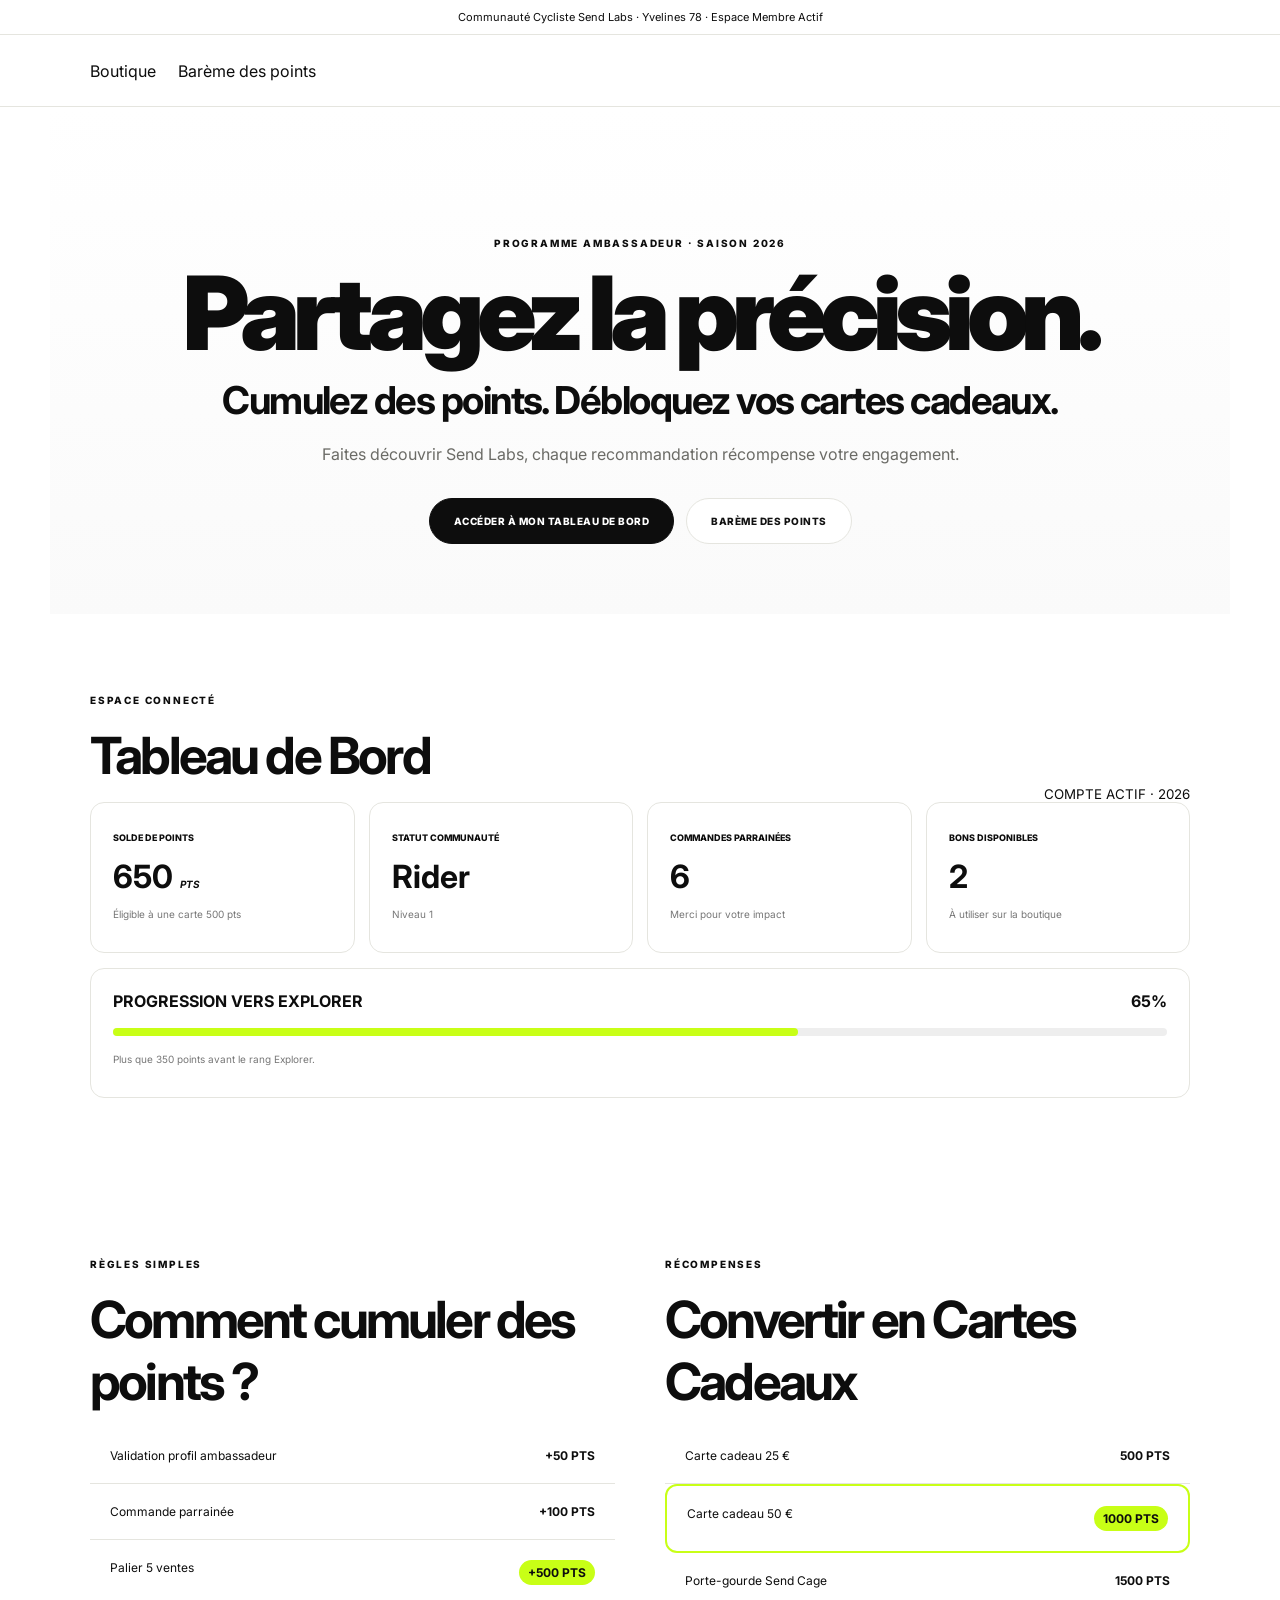
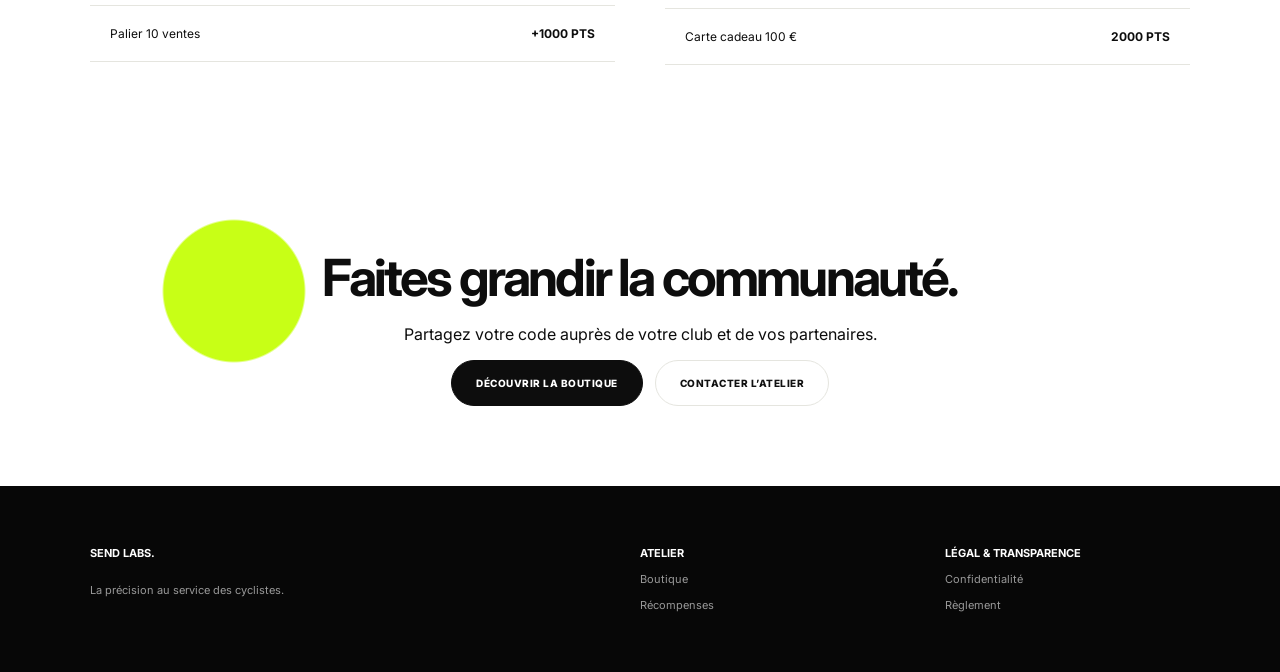
==== ambassadeur.html @ 0af1d6db "Add files via upload" ====
<!doctype html><html lang="fr"><head><meta charset="utf-8"><meta name="viewport" content="width=device-width,initial-scale=1"><title>Programme ambassadeur — Send Labs</title><link rel="stylesheet" href="styles.css"></head><body><div class="promo">Communauté Cycliste Send Labs · Yvelines 78 · Espace Membre Actif</div><header><a class="menu" href="index.html">←</a><a class="brand" href="index.html">⌃</a><nav><a href="index.html">Boutique</a><a href="#bareme">Barème des points</a></nav><div></div></header><main><section class="ambhero"><div class="eyebrow">PROGRAMME AMBASSADEUR · SAISON 2026</div><h1>Partagez la précision.</h1><h2>Cumulez des points. Débloquez vos cartes cadeaux.</h2><p>Faites découvrir Send Labs, chaque recommandation récompense votre engagement.</p><div class="actions"><a class="primary" href="#dashboard">ACCÉDER À MON TABLEAU DE BORD</a><a class="secondary" href="#bareme">BARÈME DES POINTS</a></div></section><section class="dashboard" id="dashboard"><div class="dashhead"><div><div class="eyebrow">ESPACE CONNECTÉ</div><h2>Tableau de Bord</h2></div><small>COMPTE ACTIF · 2026</small></div><div class="stats"><article><small>SOLDE DE POINTS</small><b>650 <i>PTS</i></b><p>Éligible à une carte 500 pts</p></article><article><small>STATUT COMMUNAUTÉ</small><b>Rider</b><p>Niveau 1</p></article><article><small>COMMANDES PARRAINÉES</small><b>6</b><p>Merci pour votre impact</p></article><article><small>BONS DISPONIBLES</small><b>2</b><p>À utiliser sur la boutique</p></article></div><div class="progress"><b>PROGRESSION VERS EXPLORER</b><strong>65%</strong><div><span></span></div><p>Plus que 350 points avant le rang Explorer.</p></div></section><section class="rules" id="bareme"><div><div class="eyebrow">RÈGLES SIMPLES</div><h2>Comment cumuler des points ?</h2><ul><li><span>Validation profil ambassadeur</span><b>+50 PTS</b></li><li><span>Commande parrainée</span><b>+100 PTS</b></li><li><span>Palier 5 ventes</span><b class="green">+500 PTS</b></li><li><span>Palier 10 ventes</span><b>+1000 PTS</b></li></ul></div><div><div class="eyebrow">RÉCOMPENSES</div><h2>Convertir en Cartes Cadeaux</h2><ul><li><span>Carte cadeau 25 €</span><b>500 PTS</b></li><li class="outline"><span>Carte cadeau 50 €</span><b class="green">1000 PTS</b></li><li><span>Porte-gourde Send Cage</span><b>1500 PTS</b></li><li><span>Carte cadeau 100 €</span><b>2000 PTS</b></li></ul></div></section><section class="community"><h2>Faites grandir la communauté.</h2><p>Partagez votre code auprès de votre club et de vos partenaires.</p><div class="actions"><a class="primary" href="index.html">DÉCOUVRIR LA BOUTIQUE</a><a class="secondary" href="mailto:contact@send-labs.eu.org">CONTACTER L’ATELIER</a></div></section></main><footer><div><b>SEND LABS.</b><p>La précision au service des cyclistes.</p></div><div><b>ATELIER</b><a href="index.html">Boutique</a><a href="#bareme">Récompenses</a></div><div><b>LÉGAL & TRANSPARENCE</b><a href="#">Confidentialité</a><a href="#">Règlement</a></div></footer></body></html>
---- styles.css ----
@import url('https://fonts.googleapis.com/css2?family=Inter:wght@400;600;700;800;900&display=swap');
:root{--lime:#c8ff16;--ink:#0d0d0d;--soft:#f6f6f3;--line:#e5e5df}*{box-sizing:border-box}html{scroll-behavior:smooth}body{margin:0;color:var(--ink);font-family:Inter,Arial,sans-serif;background:#fff}.promo{text-align:center;font-size:11px;padding:10px;border-bottom:1px solid var(--line)}header{height:72px;display:grid;grid-template-columns:1fr auto 1fr;align-items:center;padding:0 5%;border-bottom:1px solid var(--line);position:sticky;top:0;background:#fffffff2;backdrop-filter:blur(12px);z-index:10}.menu{border:0;background:none;font-size:21px;text-decoration:none;color:#111}header nav{display:none;gap:22px}header nav a,footer a{color:inherit;text-decoration:none}.brand{font-size:32px;font-weight:900;color:var(--lime);text-decoration:none;transform:scaleX(1.8)}.icons{text-align:right;font-size:12px}.hero,.gifts,.cta,.ambhero{max-width:1180px;margin:auto;text-align:center;padding:105px 24px 70px}.eyebrow{font-size:10px;letter-spacing:.18em;font-weight:800;margin-bottom:18px}.hero h1,.ambhero h1{font-size:clamp(58px,8vw,110px);line-height:.9;margin:0;font-weight:900;letter-spacing:-.07em}.hero h2,.ambhero h2{font-size:clamp(25px,3vw,44px);margin:18px 0;font-weight:700;letter-spacing:-.04em}.hero>p,.ambhero>p,.gifts>p,.cta>p{max-width:700px;margin:0 auto 30px;color:#6b6b66;line-height:1.65}.buy{display:flex;justify-content:center;align-items:center;gap:20px;margin:24px}.buy strong{font-size:22px}.buy small{font-size:9px;letter-spacing:.1em}.actions{display:flex;gap:12px;justify-content:center;flex-wrap:wrap}.primary,.secondary,.cards button{display:inline-block;border-radius:999px;padding:16px 24px;font-size:10px;font-weight:800;letter-spacing:.05em;text-decoration:none;cursor:pointer}.primary{background:#0d0d0d;color:white;border:1px solid #0d0d0d}.secondary{background:white;color:#111;border:1px solid var(--line)}.heroimg{display:block;width:min(760px,100%);height:420px;object-fit:cover;margin:60px auto 0;border-radius:20px;filter:saturate(.85)}.features{display:grid;grid-template-columns:repeat(4,1fr);max-width:1180px;margin:auto;padding:55px 30px;border-top:1px solid var(--line);gap:30px}.features article{display:flex;flex-direction:column}.features b{font-size:17px}.features span{font-size:11px;font-weight:700;margin:7px 0}.features p{font-size:10px;color:#888}.gifts{background:var(--soft);max-width:none}.gifts h2,.workshop h2,.cta h2,.dashboard h2,.rules h2,.community h2{font-size:clamp(34px,4vw,58px);letter-spacing:-.055em;margin:5px 0 16px}.cards{max-width:1000px;margin:45px auto;display:grid;grid-template-columns:repeat(3,1fr);gap:18px}.cards article{background:#fff;border:1px solid var(--line);border-radius:17px;padding:28px;text-align:left;min-height:250px;display:flex;flex-direction:column}.cards article.selected{box-shadow:0 0 0 2px var(--lime)}.cards small{font-size:9px;font-weight:800}.cards b{font-size:40px;margin:24px 0}.cards p{font-size:12px;color:#777;line-height:1.5;flex:1}.cards button{background:white;border:1px solid #111}.selected button{background:#111;color:#fff}.giftbenefits{display:grid;grid-template-columns:repeat(3,1fr);max-width:900px;margin:auto;font-size:11px;font-weight:700}.workshop{display:grid;grid-template-columns:1fr 1fr;align-items:center;gap:70px;max-width:1100px;margin:auto;padding:110px 30px}.workshop .lead{border-left:3px solid var(--lime);padding-left:20px;font-weight:700;font-size:18px;line-height:1.5}.workshop p{color:#666;line-height:1.7}.workshop img{width:100%;height:470px;object-fit:cover;border-radius:20px}.cta{border-top:1px solid var(--line)}footer{background:#070707;color:#fff;padding:60px 7%;display:grid;grid-template-columns:2fr 1fr 1fr;gap:60px;font-size:11px}footer div{display:flex;flex-direction:column;gap:12px}footer p,footer a{color:#999}footer em{font-style:normal;color:var(--lime);font-weight:bold}.toast{position:fixed;right:24px;bottom:24px;background:#111;color:#fff;padding:14px 20px;border-radius:12px;transform:translateY(100px);transition:.25s;z-index:20}.toast.show{transform:none}.ambhero{padding-top:130px;background:linear-gradient(#fff,#fafafa)}.dashboard,.rules,.community{max-width:1160px;margin:auto;padding:80px 30px}.dashhead{display:flex;justify-content:space-between;align-items:flex-end}.stats{display:grid;grid-template-columns:repeat(4,1fr);gap:14px}.stats article,.progress{border:1px solid var(--line);border-radius:14px;padding:22px}.stats small{font-size:9px;font-weight:800}.stats b{display:block;font-size:32px;margin:12px 0}.stats i{font-size:10px}.stats p,.progress p{font-size:10px;color:#777}.progress{margin-top:15px}.progress strong{float:right}.progress>div{height:8px;background:#eee;border-radius:9px;margin:17px 0}.progress span{display:block;width:65%;height:100%;background:var(--lime);border-radius:9px}.rules{display:grid;grid-template-columns:1fr 1fr;gap:50px}.rules ul{list-style:none;padding:0}.rules li{display:flex;justify-content:space-between;padding:20px;border-bottom:1px solid var(--line);font-size:12px}.rules .outline{border:2px solid var(--lime);border-radius:12px}.green{background:var(--lime);padding:5px 9px;border-radius:20px}.community{text-align:center;background:radial-gradient(circle at 15% 40%,var(--lime) 0 70px,transparent 72px)}
@media(min-width:900px){header nav{display:flex;position:absolute;left:90px}.menu{display:none}}@media(max-width:760px){.features,.cards,.giftbenefits,.stats,.rules,.workshop,footer{grid-template-columns:1fr}.features{grid-template-columns:1fr 1fr}.hero,.gifts,.cta,.ambhero{padding-top:70px}.heroimg{height:300px}.workshop{padding:70px 24px}.workshop img{height:350px}.stats{grid-template-columns:1fr 1fr}footer{gap:35px}.community{background:none}}
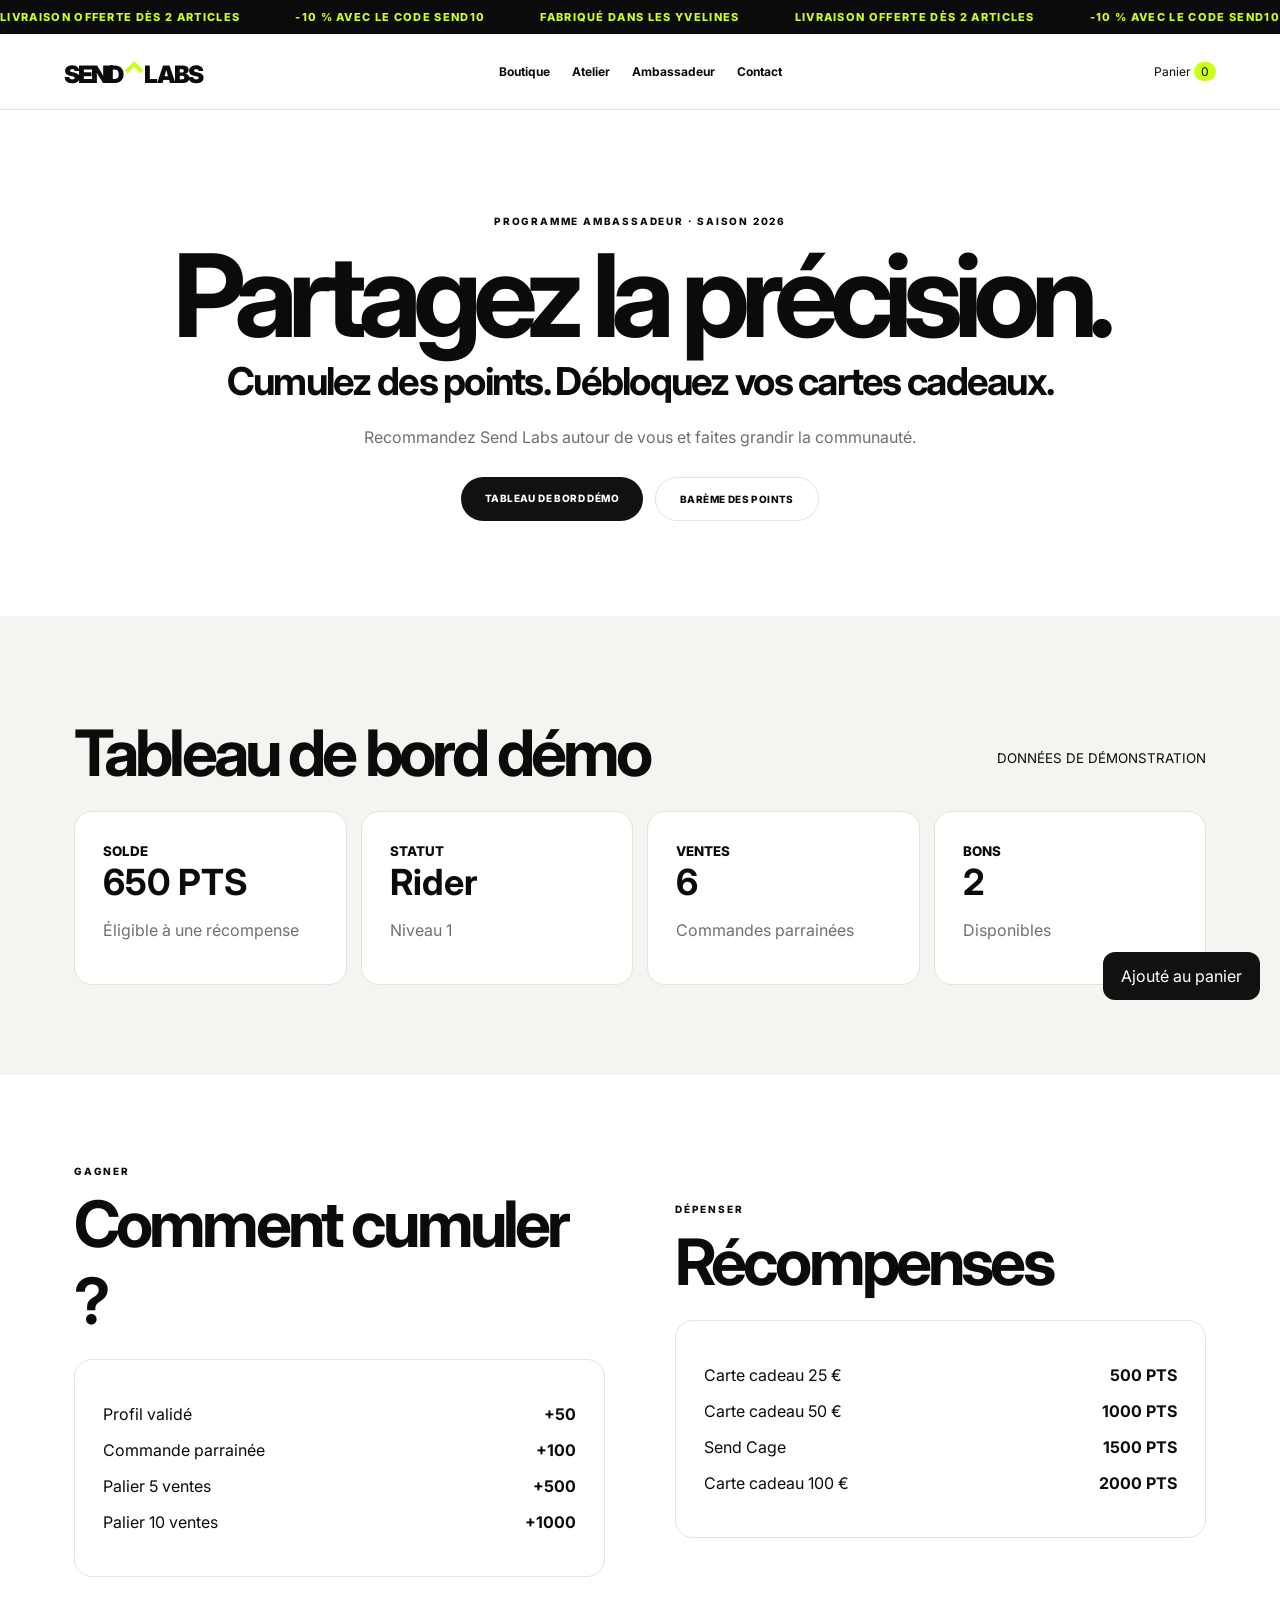
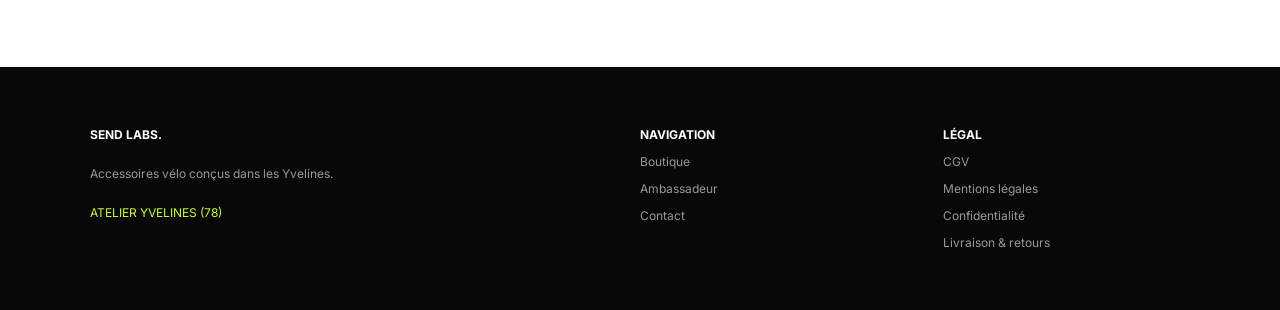
==== commit abf398d4: "Add files via upload" ====
--- a/ambassadeur.html
+++ b/ambassadeur.html
@@ -1 +1 @@
-<!doctype html><html lang="fr"><head><meta charset="utf-8"><meta name="viewport" content="width=device-width,initial-scale=1"><title>Programme ambassadeur — Send Labs</title><link rel="stylesheet" href="styles.css"></head><body><div class="promo">Communauté Cycliste Send Labs · Yvelines 78 · Espace Membre Actif</div><header><a class="menu" href="index.html">←</a><a class="brand" href="index.html">⌃</a><nav><a href="index.html">Boutique</a><a href="#bareme">Barème des points</a></nav><div></div></header><main><section class="ambhero"><div class="eyebrow">PROGRAMME AMBASSADEUR · SAISON 2026</div><h1>Partagez la précision.</h1><h2>Cumulez des points. Débloquez vos cartes cadeaux.</h2><p>Faites découvrir Send Labs, chaque recommandation récompense votre engagement.</p><div class="actions"><a class="primary" href="#dashboard">ACCÉDER À MON TABLEAU DE BORD</a><a class="secondary" href="#bareme">BARÈME DES POINTS</a></div></section><section class="dashboard" id="dashboard"><div class="dashhead"><div><div class="eyebrow">ESPACE CONNECTÉ</div><h2>Tableau de Bord</h2></div><small>COMPTE ACTIF · 2026</small></div><div class="stats"><article><small>SOLDE DE POINTS</small><b>650 <i>PTS</i></b><p>Éligible à une carte 500 pts</p></article><article><small>STATUT COMMUNAUTÉ</small><b>Rider</b><p>Niveau 1</p></article><article><small>COMMANDES PARRAINÉES</small><b>6</b><p>Merci pour votre impact</p></article><article><small>BONS DISPONIBLES</small><b>2</b><p>À utiliser sur la boutique</p></article></div><div class="progress"><b>PROGRESSION VERS EXPLORER</b><strong>65%</strong><div><span></span></div><p>Plus que 350 points avant le rang Explorer.</p></div></section><section class="rules" id="bareme"><div><div class="eyebrow">RÈGLES SIMPLES</div><h2>Comment cumuler des points ?</h2><ul><li><span>Validation profil ambassadeur</span><b>+50 PTS</b></li><li><span>Commande parrainée</span><b>+100 PTS</b></li><li><span>Palier 5 ventes</span><b class="green">+500 PTS</b></li><li><span>Palier 10 ventes</span><b>+1000 PTS</b></li></ul></div><div><div class="eyebrow">RÉCOMPENSES</div><h2>Convertir en Cartes Cadeaux</h2><ul><li><span>Carte cadeau 25 €</span><b>500 PTS</b></li><li class="outline"><span>Carte cadeau 50 €</span><b class="green">1000 PTS</b></li><li><span>Porte-gourde Send Cage</span><b>1500 PTS</b></li><li><span>Carte cadeau 100 €</span><b>2000 PTS</b></li></ul></div></section><section class="community"><h2>Faites grandir la communauté.</h2><p>Partagez votre code auprès de votre club et de vos partenaires.</p><div class="actions"><a class="primary" href="index.html">DÉCOUVRIR LA BOUTIQUE</a><a class="secondary" href="mailto:contact@send-labs.eu.org">CONTACTER L’ATELIER</a></div></section></main><footer><div><b>SEND LABS.</b><p>La précision au service des cyclistes.</p></div><div><b>ATELIER</b><a href="index.html">Boutique</a><a href="#bareme">Récompenses</a></div><div><b>LÉGAL & TRANSPARENCE</b><a href="#">Confidentialité</a><a href="#">Règlement</a></div></footer></body></html>+<!doctype html><html lang="fr"><head><meta charset="utf-8"><meta name="viewport" content="width=device-width,initial-scale=1"><title>Ambassadeur — Send Labs</title><meta name="description" content="Send Labs, accessoires vélo de précision."><link rel="stylesheet" href="/styles.css"></head><body><div class="ticker"><div class="ticker-track"><span>LIVRAISON OFFERTE DÈS 2 ARTICLES</span><span>-10 % AVEC LE CODE SEND10</span><span>FABRIQUÉ DANS LES YVELINES</span><span>LIVRAISON OFFERTE DÈS 2 ARTICLES</span><span>-10 % AVEC LE CODE SEND10</span><span>FABRIQUÉ DANS LES YVELINES</span></div></div><header><a class="logo" href="/index.html">SEND<i>⌃</i>LABS</a><nav class="nav"><a href="/boutique.html">Boutique</a><a href="/index.html#atelier">Atelier</a><a href="/ambassadeur.html">Ambassadeur</a><a href="/contact.html">Contact</a></nav><div class="tools"><a href="/cart.html">Panier <span class="badge cart-count">0</span></a></div></header><main><section class="hero"><div class="eyebrow">PROGRAMME AMBASSADEUR · SAISON 2026</div><h1>Partagez la précision.</h1><h2>Cumulez des points. Débloquez vos cartes cadeaux.</h2><p>Recommandez Send Labs autour de vous et faites grandir la communauté.</p><div class="actions"><a class="button dark" href="#dashboard">TABLEAU DE BORD DÉMO</a><a class="button light" href="#bareme">BARÈME DES POINTS</a></div></section><section class="section grey" id="dashboard"><div class="wrap"><div class="row"><h2>Tableau de bord démo</h2><small>DONNÉES DE DÉMONSTRATION</small></div><div class="cards"><div class="panel stat"><small>SOLDE</small><b>650 PTS</b><p class="muted">Éligible à une récompense</p></div><div class="panel stat"><small>STATUT</small><b>Rider</b><p class="muted">Niveau 1</p></div><div class="panel stat"><small>VENTES</small><b>6</b><p class="muted">Commandes parrainées</p></div><div class="panel stat"><small>BONS</small><b>2</b><p class="muted">Disponibles</p></div></div></div></section><section class="section" id="bareme"><div class="wrap split"><div><div class="eyebrow">GAGNER</div><h2>Comment cumuler ?</h2><div class="panel"><p class="row"><span>Profil validé</span><b>+50</b></p><p class="row"><span>Commande parrainée</span><b>+100</b></p><p class="row"><span>Palier 5 ventes</span><b>+500</b></p><p class="row"><span>Palier 10 ventes</span><b>+1000</b></p></div></div><div><div class="eyebrow">DÉPENSER</div><h2>Récompenses</h2><div class="panel"><p class="row"><span>Carte cadeau 25 €</span><b>500 PTS</b></p><p class="row"><span>Carte cadeau 50 €</span><b>1000 PTS</b></p><p class="row"><span>Send Cage</span><b>1500 PTS</b></p><p class="row"><span>Carte cadeau 100 €</span><b>2000 PTS</b></p></div></div></div></section></main><footer><div><b>SEND LABS.</b><p>Accessoires vélo conçus dans les Yvelines.</p><em>ATELIER YVELINES (78)</em></div><div><b>NAVIGATION</b><a href="/boutique.html">Boutique</a><a href="/ambassadeur.html">Ambassadeur</a><a href="/contact.html">Contact</a></div><div><b>LÉGAL</b><a href="/cgv.html">CGV</a><a href="/mentions-legales.html">Mentions légales</a><a href="/confidentialite.html">Confidentialité</a><a href="/livraison-retours.html">Livraison & retours</a></div></footer><div class="toast" id="toast">Ajouté au panier</div><script src="/app.js"></script></body></html>
--- a/styles.css
+++ b/styles.css
@@ -1,3 +1,4 @@
+
 @import url('https://fonts.googleapis.com/css2?family=Inter:wght@400;600;700;800;900&display=swap');
-:root{--lime:#c8ff16;--ink:#0d0d0d;--soft:#f6f6f3;--line:#e5e5df}*{box-sizing:border-box}html{scroll-behavior:smooth}body{margin:0;color:var(--ink);font-family:Inter,Arial,sans-serif;background:#fff}.promo{text-align:center;font-size:11px;padding:10px;border-bottom:1px solid var(--line)}header{height:72px;display:grid;grid-template-columns:1fr auto 1fr;align-items:center;padding:0 5%;border-bottom:1px solid var(--line);position:sticky;top:0;background:#fffffff2;backdrop-filter:blur(12px);z-index:10}.menu{border:0;background:none;font-size:21px;text-decoration:none;color:#111}header nav{display:none;gap:22px}header nav a,footer a{color:inherit;text-decoration:none}.brand{font-size:32px;font-weight:900;color:var(--lime);text-decoration:none;transform:scaleX(1.8)}.icons{text-align:right;font-size:12px}.hero,.gifts,.cta,.ambhero{max-width:1180px;margin:auto;text-align:center;padding:105px 24px 70px}.eyebrow{font-size:10px;letter-spacing:.18em;font-weight:800;margin-bottom:18px}.hero h1,.ambhero h1{font-size:clamp(58px,8vw,110px);line-height:.9;margin:0;font-weight:900;letter-spacing:-.07em}.hero h2,.ambhero h2{font-size:clamp(25px,3vw,44px);margin:18px 0;font-weight:700;letter-spacing:-.04em}.hero>p,.ambhero>p,.gifts>p,.cta>p{max-width:700px;margin:0 auto 30px;color:#6b6b66;line-height:1.65}.buy{display:flex;justify-content:center;align-items:center;gap:20px;margin:24px}.buy strong{font-size:22px}.buy small{font-size:9px;letter-spacing:.1em}.actions{display:flex;gap:12px;justify-content:center;flex-wrap:wrap}.primary,.secondary,.cards button{display:inline-block;border-radius:999px;padding:16px 24px;font-size:10px;font-weight:800;letter-spacing:.05em;text-decoration:none;cursor:pointer}.primary{background:#0d0d0d;color:white;border:1px solid #0d0d0d}.secondary{background:white;color:#111;border:1px solid var(--line)}.heroimg{display:block;width:min(760px,100%);height:420px;object-fit:cover;margin:60px auto 0;border-radius:20px;filter:saturate(.85)}.features{display:grid;grid-template-columns:repeat(4,1fr);max-width:1180px;margin:auto;padding:55px 30px;border-top:1px solid var(--line);gap:30px}.features article{display:flex;flex-direction:column}.features b{font-size:17px}.features span{font-size:11px;font-weight:700;margin:7px 0}.features p{font-size:10px;color:#888}.gifts{background:var(--soft);max-width:none}.gifts h2,.workshop h2,.cta h2,.dashboard h2,.rules h2,.community h2{font-size:clamp(34px,4vw,58px);letter-spacing:-.055em;margin:5px 0 16px}.cards{max-width:1000px;margin:45px auto;display:grid;grid-template-columns:repeat(3,1fr);gap:18px}.cards article{background:#fff;border:1px solid var(--line);border-radius:17px;padding:28px;text-align:left;min-height:250px;display:flex;flex-direction:column}.cards article.selected{box-shadow:0 0 0 2px var(--lime)}.cards small{font-size:9px;font-weight:800}.cards b{font-size:40px;margin:24px 0}.cards p{font-size:12px;color:#777;line-height:1.5;flex:1}.cards button{background:white;border:1px solid #111}.selected button{background:#111;color:#fff}.giftbenefits{display:grid;grid-template-columns:repeat(3,1fr);max-width:900px;margin:auto;font-size:11px;font-weight:700}.workshop{display:grid;grid-template-columns:1fr 1fr;align-items:center;gap:70px;max-width:1100px;margin:auto;padding:110px 30px}.workshop .lead{border-left:3px solid var(--lime);padding-left:20px;font-weight:700;font-size:18px;line-height:1.5}.workshop p{color:#666;line-height:1.7}.workshop img{width:100%;height:470px;object-fit:cover;border-radius:20px}.cta{border-top:1px solid var(--line)}footer{background:#070707;color:#fff;padding:60px 7%;display:grid;grid-template-columns:2fr 1fr 1fr;gap:60px;font-size:11px}footer div{display:flex;flex-direction:column;gap:12px}footer p,footer a{color:#999}footer em{font-style:normal;color:var(--lime);font-weight:bold}.toast{position:fixed;right:24px;bottom:24px;background:#111;color:#fff;padding:14px 20px;border-radius:12px;transform:translateY(100px);transition:.25s;z-index:20}.toast.show{transform:none}.ambhero{padding-top:130px;background:linear-gradient(#fff,#fafafa)}.dashboard,.rules,.community{max-width:1160px;margin:auto;padding:80px 30px}.dashhead{display:flex;justify-content:space-between;align-items:flex-end}.stats{display:grid;grid-template-columns:repeat(4,1fr);gap:14px}.stats article,.progress{border:1px solid var(--line);border-radius:14px;padding:22px}.stats small{font-size:9px;font-weight:800}.stats b{display:block;font-size:32px;margin:12px 0}.stats i{font-size:10px}.stats p,.progress p{font-size:10px;color:#777}.progress{margin-top:15px}.progress strong{float:right}.progress>div{height:8px;background:#eee;border-radius:9px;margin:17px 0}.progress span{display:block;width:65%;height:100%;background:var(--lime);border-radius:9px}.rules{display:grid;grid-template-columns:1fr 1fr;gap:50px}.rules ul{list-style:none;padding:0}.rules li{display:flex;justify-content:space-between;padding:20px;border-bottom:1px solid var(--line);font-size:12px}.rules .outline{border:2px solid var(--lime);border-radius:12px}.green{background:var(--lime);padding:5px 9px;border-radius:20px}.community{text-align:center;background:radial-gradient(circle at 15% 40%,var(--lime) 0 70px,transparent 72px)}
-@media(min-width:900px){header nav{display:flex;position:absolute;left:90px}.menu{display:none}}@media(max-width:760px){.features,.cards,.giftbenefits,.stats,.rules,.workshop,footer{grid-template-columns:1fr}.features{grid-template-columns:1fr 1fr}.hero,.gifts,.cta,.ambhero{padding-top:70px}.heroimg{height:300px}.workshop{padding:70px 24px}.workshop img{height:350px}.stats{grid-template-columns:1fr 1fr}footer{gap:35px}.community{background:none}}+:root{--lime:#caff18;--black:#0b0b0b;--grey:#f4f4f1;--line:#e4e4de;--muted:#70706b}*{box-sizing:border-box}html{scroll-behavior:smooth}body{margin:0;font-family:Inter,Arial,sans-serif;color:var(--black);background:#fff}a{color:inherit;text-decoration:none}.ticker{overflow:hidden;background:#0b0b0b;color:var(--lime);height:34px;display:flex;align-items:center;font:800 11px/1 Inter;letter-spacing:.12em;white-space:nowrap}.ticker-track{display:inline-block;min-width:max-content;animation:ticker 24s linear infinite}.ticker span{padding-right:55px}@keyframes ticker{from{transform:translateX(0)}to{transform:translateX(-50%)}}header{height:76px;display:grid;grid-template-columns:1fr auto 1fr;align-items:center;padding:0 5%;border-bottom:1px solid var(--line);position:sticky;top:0;background:#fffffff0;backdrop-filter:blur(14px);z-index:20}.logo{font-weight:900;letter-spacing:-.08em;font-size:24px}.logo i{font-style:normal;color:var(--lime);font-size:30px}.nav{display:flex;gap:22px;font-size:12px;font-weight:700}.tools{display:flex;justify-content:flex-end;gap:15px;font-size:12px}.badge{background:var(--lime);border-radius:99px;padding:2px 7px}.wrap{max-width:1180px;margin:auto;padding:0 24px}.hero{text-align:center;padding:105px 24px 70px}.eyebrow{font-size:10px;letter-spacing:.18em;font-weight:800}.hero h1{font-size:clamp(62px,9vw,118px);letter-spacing:-.08em;line-height:.88;margin:18px 0 12px}.hero h2{font-size:clamp(24px,3vw,43px);letter-spacing:-.045em;margin:0 0 20px}.hero p{max-width:700px;margin:0 auto 25px;color:var(--muted);line-height:1.7}.price{font-size:22px;font-weight:900}.button,button{border:0;border-radius:999px;padding:15px 24px;font:800 10px Inter;letter-spacing:.04em;cursor:pointer}.dark{background:#111;color:#fff}.light{background:#fff;border:1px solid var(--line)}.lime{background:var(--lime);color:#111}.actions{display:flex;justify-content:center;gap:12px;flex-wrap:wrap;margin:25px 0}.hero-media{width:min(820px,100%);height:470px;object-fit:cover;border-radius:22px;margin-top:45px}.features{display:grid;grid-template-columns:repeat(4,1fr);gap:25px;padding:55px 0;border-top:1px solid var(--line)}.features b{display:block;font-size:18px}.features small,.product-card p,.muted{color:var(--muted)}.section{padding:90px 0}.section.grey{background:var(--grey)}.section h1,.section h2{font-size:clamp(38px,5vw,66px);letter-spacing:-.06em;margin:8px 0 20px}.section-head{text-align:center;max-width:750px;margin:0 auto 45px}.grid{display:grid;grid-template-columns:repeat(3,1fr);gap:18px}.product-card{border:1px solid var(--line);border-radius:18px;overflow:hidden;background:#fff;display:flex;flex-direction:column}.product-card img{width:100%;height:270px;object-fit:cover}.product-card .body{padding:24px;display:flex;flex-direction:column;flex:1}.product-card h3{font-size:22px;margin:0}.product-card p{font-size:13px;line-height:1.55;flex:1}.product-card .row,.row{display:flex;align-items:center;justify-content:space-between;gap:12px}.product-card strong{font-size:20px}.split{display:grid;grid-template-columns:1fr 1fr;gap:70px;align-items:center}.split img{width:100%;height:500px;object-fit:cover;border-radius:20px}.panel{border:1px solid var(--line);border-radius:18px;padding:28px;background:#fff}.cards{display:grid;grid-template-columns:repeat(4,1fr);gap:14px}.stat b{font-size:36px;display:block}.stat small{font-weight:800}.legal{max-width:880px;margin:auto;padding:70px 24px}.legal h1{font-size:50px;letter-spacing:-.06em}.legal h2{margin-top:38px}.legal p,.legal li{line-height:1.75;color:#555}.notice{background:#fff6c9;border:1px solid #f1d95b;padding:15px;border-radius:12px}.contact{display:grid;grid-template-columns:1fr 1fr;gap:30px}.field{display:flex;flex-direction:column;gap:7px;margin:15px 0}.field input,.field textarea{padding:14px;border:1px solid var(--line);border-radius:10px;font:inherit}.field textarea{min-height:150px}.cart-layout{display:grid;grid-template-columns:1.5fr .8fr;gap:25px}.cart-item{display:grid;grid-template-columns:90px 1fr auto;gap:15px;align-items:center;border-bottom:1px solid var(--line);padding:18px 0}.cart-item img{width:90px;height:75px;object-fit:cover;border-radius:10px}.qty{display:flex;gap:8px;align-items:center}.qty button{padding:8px 11px}.summary{position:sticky;top:130px;height:max-content}.empty{text-align:center;padding:70px 20px}.viewer{height:360px;background:linear-gradient(135deg,#161616,#333);border-radius:18px;color:white;display:grid;place-items:center;text-align:center;padding:30px}.admin-note{display:grid;grid-template-columns:repeat(3,1fr);gap:15px}footer{background:#080808;color:#fff;padding:60px 7%;display:grid;grid-template-columns:2fr 1fr 1fr;gap:55px;font-size:12px}footer div{display:flex;flex-direction:column;gap:12px}footer a,footer p{color:#999}footer em{color:var(--lime);font-style:normal}.toast{position:fixed;right:20px;bottom:20px;background:#111;color:#fff;border-radius:12px;padding:14px 18px;transform:translateY(120px);transition:.25s;z-index:30}.toast.show{transform:none}
+@media(max-width:850px){header{grid-template-columns:1fr auto}.nav{display:none}.tools{grid-column:2}.features,.grid,.cards,.split,.contact,.cart-layout,.admin-note,footer{grid-template-columns:1fr}.features{grid-template-columns:1fr 1fr}.hero-media{height:330px}.split img{height:350px}.summary{position:static}.product-card img{height:230px}}
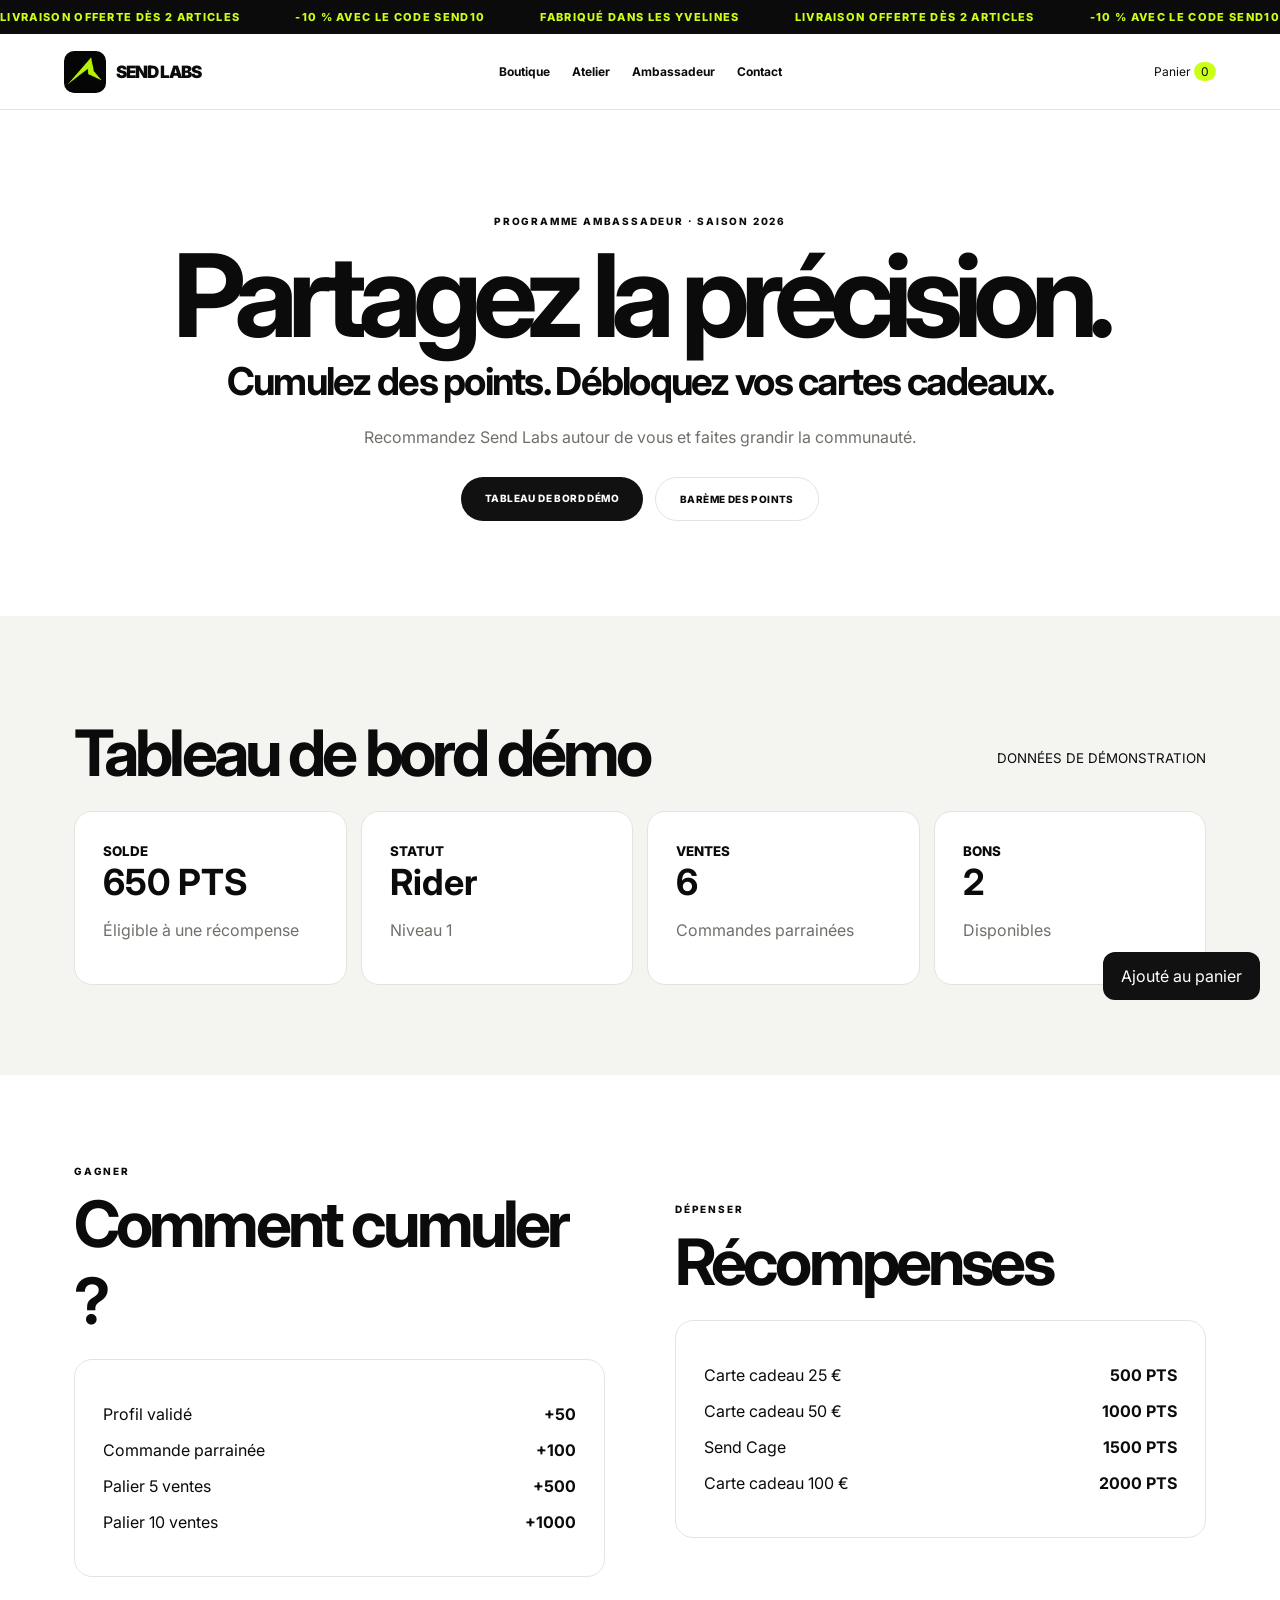
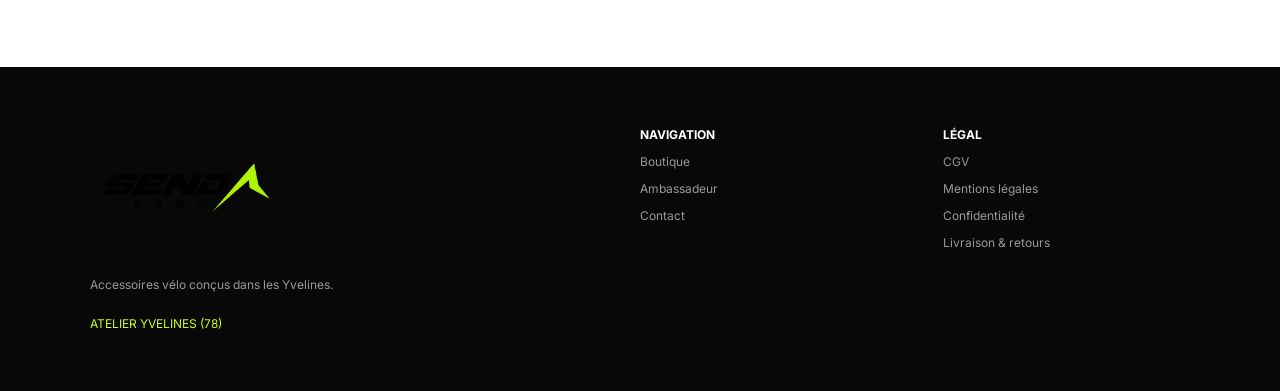
==== commit 3ed07169: "Add files via upload" ====
--- a/ambassadeur.html
+++ b/ambassadeur.html
@@ -1 +1 @@
-<!doctype html><html lang="fr"><head><meta charset="utf-8"><meta name="viewport" content="width=device-width,initial-scale=1"><title>Ambassadeur — Send Labs</title><meta name="description" content="Send Labs, accessoires vélo de précision."><link rel="stylesheet" href="/styles.css"></head><body><div class="ticker"><div class="ticker-track"><span>LIVRAISON OFFERTE DÈS 2 ARTICLES</span><span>-10 % AVEC LE CODE SEND10</span><span>FABRIQUÉ DANS LES YVELINES</span><span>LIVRAISON OFFERTE DÈS 2 ARTICLES</span><span>-10 % AVEC LE CODE SEND10</span><span>FABRIQUÉ DANS LES YVELINES</span></div></div><header><a class="logo" href="/index.html">SEND<i>⌃</i>LABS</a><nav class="nav"><a href="/boutique.html">Boutique</a><a href="/index.html#atelier">Atelier</a><a href="/ambassadeur.html">Ambassadeur</a><a href="/contact.html">Contact</a></nav><div class="tools"><a href="/cart.html">Panier <span class="badge cart-count">0</span></a></div></header><main><section class="hero"><div class="eyebrow">PROGRAMME AMBASSADEUR · SAISON 2026</div><h1>Partagez la précision.</h1><h2>Cumulez des points. Débloquez vos cartes cadeaux.</h2><p>Recommandez Send Labs autour de vous et faites grandir la communauté.</p><div class="actions"><a class="button dark" href="#dashboard">TABLEAU DE BORD DÉMO</a><a class="button light" href="#bareme">BARÈME DES POINTS</a></div></section><section class="section grey" id="dashboard"><div class="wrap"><div class="row"><h2>Tableau de bord démo</h2><small>DONNÉES DE DÉMONSTRATION</small></div><div class="cards"><div class="panel stat"><small>SOLDE</small><b>650 PTS</b><p class="muted">Éligible à une récompense</p></div><div class="panel stat"><small>STATUT</small><b>Rider</b><p class="muted">Niveau 1</p></div><div class="panel stat"><small>VENTES</small><b>6</b><p class="muted">Commandes parrainées</p></div><div class="panel stat"><small>BONS</small><b>2</b><p class="muted">Disponibles</p></div></div></div></section><section class="section" id="bareme"><div class="wrap split"><div><div class="eyebrow">GAGNER</div><h2>Comment cumuler ?</h2><div class="panel"><p class="row"><span>Profil validé</span><b>+50</b></p><p class="row"><span>Commande parrainée</span><b>+100</b></p><p class="row"><span>Palier 5 ventes</span><b>+500</b></p><p class="row"><span>Palier 10 ventes</span><b>+1000</b></p></div></div><div><div class="eyebrow">DÉPENSER</div><h2>Récompenses</h2><div class="panel"><p class="row"><span>Carte cadeau 25 €</span><b>500 PTS</b></p><p class="row"><span>Carte cadeau 50 €</span><b>1000 PTS</b></p><p class="row"><span>Send Cage</span><b>1500 PTS</b></p><p class="row"><span>Carte cadeau 100 €</span><b>2000 PTS</b></p></div></div></div></section></main><footer><div><b>SEND LABS.</b><p>Accessoires vélo conçus dans les Yvelines.</p><em>ATELIER YVELINES (78)</em></div><div><b>NAVIGATION</b><a href="/boutique.html">Boutique</a><a href="/ambassadeur.html">Ambassadeur</a><a href="/contact.html">Contact</a></div><div><b>LÉGAL</b><a href="/cgv.html">CGV</a><a href="/mentions-legales.html">Mentions légales</a><a href="/confidentialite.html">Confidentialité</a><a href="/livraison-retours.html">Livraison & retours</a></div></footer><div class="toast" id="toast">Ajouté au panier</div><script src="/app.js"></script></body></html>+<!doctype html><html lang="fr"><head><meta charset="utf-8"><meta name="viewport" content="width=device-width,initial-scale=1"><title>Ambassadeur — Send Labs</title><meta name="description" content="Send Labs, accessoires vélo de précision."><link rel="stylesheet" href="/styles.css"></head><body><div class="ticker"><div class="ticker-track"><span>LIVRAISON OFFERTE DÈS 2 ARTICLES</span><span>-10 % AVEC LE CODE SEND10</span><span>FABRIQUÉ DANS LES YVELINES</span><span>LIVRAISON OFFERTE DÈS 2 ARTICLES</span><span>-10 % AVEC LE CODE SEND10</span><span>FABRIQUÉ DANS LES YVELINES</span></div></div><header><a class="logo" href="/index.html" aria-label="Send Labs"><span class="logo-box"><img src="/assets/logo/send-labs-symbol.png" alt=""></span><span class="logo-name">SEND LABS</span></a><nav class="nav"><a href="/boutique.html">Boutique</a><a href="/index.html#atelier">Atelier</a><a href="/ambassadeur.html">Ambassadeur</a><a href="/contact.html">Contact</a></nav><div class="tools"><a href="/cart.html">Panier <span class="badge cart-count">0</span></a></div></header><main><section class="hero"><div class="eyebrow">PROGRAMME AMBASSADEUR · SAISON 2026</div><h1>Partagez la précision.</h1><h2>Cumulez des points. Débloquez vos cartes cadeaux.</h2><p>Recommandez Send Labs autour de vous et faites grandir la communauté.</p><div class="actions"><a class="button dark" href="#dashboard">TABLEAU DE BORD DÉMO</a><a class="button light" href="#bareme">BARÈME DES POINTS</a></div></section><section class="section grey" id="dashboard"><div class="wrap"><div class="row"><h2>Tableau de bord démo</h2><small>DONNÉES DE DÉMONSTRATION</small></div><div class="cards"><div class="panel stat"><small>SOLDE</small><b>650 PTS</b><p class="muted">Éligible à une récompense</p></div><div class="panel stat"><small>STATUT</small><b>Rider</b><p class="muted">Niveau 1</p></div><div class="panel stat"><small>VENTES</small><b>6</b><p class="muted">Commandes parrainées</p></div><div class="panel stat"><small>BONS</small><b>2</b><p class="muted">Disponibles</p></div></div></div></section><section class="section" id="bareme"><div class="wrap split"><div><div class="eyebrow">GAGNER</div><h2>Comment cumuler ?</h2><div class="panel"><p class="row"><span>Profil validé</span><b>+50</b></p><p class="row"><span>Commande parrainée</span><b>+100</b></p><p class="row"><span>Palier 5 ventes</span><b>+500</b></p><p class="row"><span>Palier 10 ventes</span><b>+1000</b></p></div></div><div><div class="eyebrow">DÉPENSER</div><h2>Récompenses</h2><div class="panel"><p class="row"><span>Carte cadeau 25 €</span><b>500 PTS</b></p><p class="row"><span>Carte cadeau 50 €</span><b>1000 PTS</b></p><p class="row"><span>Send Cage</span><b>1500 PTS</b></p><p class="row"><span>Carte cadeau 100 €</span><b>2000 PTS</b></p></div></div></div></section></main><footer><div><img class="footer-logo" src="/assets/logo/send-labs-full.png" alt="Send Labs"><p>Accessoires vélo conçus dans les Yvelines.</p><em>ATELIER YVELINES (78)</em></div><div><b>NAVIGATION</b><a href="/boutique.html">Boutique</a><a href="/ambassadeur.html">Ambassadeur</a><a href="/contact.html">Contact</a></div><div><b>LÉGAL</b><a href="/cgv.html">CGV</a><a href="/mentions-legales.html">Mentions légales</a><a href="/confidentialite.html">Confidentialité</a><a href="/livraison-retours.html">Livraison & retours</a></div></footer><div class="toast" id="toast">Ajouté au panier</div><script src="/app.js"></script></body></html>
--- a/styles.css
+++ b/styles.css
@@ -1,4 +1,4 @@
 
 @import url('https://fonts.googleapis.com/css2?family=Inter:wght@400;600;700;800;900&display=swap');
-:root{--lime:#caff18;--black:#0b0b0b;--grey:#f4f4f1;--line:#e4e4de;--muted:#70706b}*{box-sizing:border-box}html{scroll-behavior:smooth}body{margin:0;font-family:Inter,Arial,sans-serif;color:var(--black);background:#fff}a{color:inherit;text-decoration:none}.ticker{overflow:hidden;background:#0b0b0b;color:var(--lime);height:34px;display:flex;align-items:center;font:800 11px/1 Inter;letter-spacing:.12em;white-space:nowrap}.ticker-track{display:inline-block;min-width:max-content;animation:ticker 24s linear infinite}.ticker span{padding-right:55px}@keyframes ticker{from{transform:translateX(0)}to{transform:translateX(-50%)}}header{height:76px;display:grid;grid-template-columns:1fr auto 1fr;align-items:center;padding:0 5%;border-bottom:1px solid var(--line);position:sticky;top:0;background:#fffffff0;backdrop-filter:blur(14px);z-index:20}.logo{font-weight:900;letter-spacing:-.08em;font-size:24px}.logo i{font-style:normal;color:var(--lime);font-size:30px}.nav{display:flex;gap:22px;font-size:12px;font-weight:700}.tools{display:flex;justify-content:flex-end;gap:15px;font-size:12px}.badge{background:var(--lime);border-radius:99px;padding:2px 7px}.wrap{max-width:1180px;margin:auto;padding:0 24px}.hero{text-align:center;padding:105px 24px 70px}.eyebrow{font-size:10px;letter-spacing:.18em;font-weight:800}.hero h1{font-size:clamp(62px,9vw,118px);letter-spacing:-.08em;line-height:.88;margin:18px 0 12px}.hero h2{font-size:clamp(24px,3vw,43px);letter-spacing:-.045em;margin:0 0 20px}.hero p{max-width:700px;margin:0 auto 25px;color:var(--muted);line-height:1.7}.price{font-size:22px;font-weight:900}.button,button{border:0;border-radius:999px;padding:15px 24px;font:800 10px Inter;letter-spacing:.04em;cursor:pointer}.dark{background:#111;color:#fff}.light{background:#fff;border:1px solid var(--line)}.lime{background:var(--lime);color:#111}.actions{display:flex;justify-content:center;gap:12px;flex-wrap:wrap;margin:25px 0}.hero-media{width:min(820px,100%);height:470px;object-fit:cover;border-radius:22px;margin-top:45px}.features{display:grid;grid-template-columns:repeat(4,1fr);gap:25px;padding:55px 0;border-top:1px solid var(--line)}.features b{display:block;font-size:18px}.features small,.product-card p,.muted{color:var(--muted)}.section{padding:90px 0}.section.grey{background:var(--grey)}.section h1,.section h2{font-size:clamp(38px,5vw,66px);letter-spacing:-.06em;margin:8px 0 20px}.section-head{text-align:center;max-width:750px;margin:0 auto 45px}.grid{display:grid;grid-template-columns:repeat(3,1fr);gap:18px}.product-card{border:1px solid var(--line);border-radius:18px;overflow:hidden;background:#fff;display:flex;flex-direction:column}.product-card img{width:100%;height:270px;object-fit:cover}.product-card .body{padding:24px;display:flex;flex-direction:column;flex:1}.product-card h3{font-size:22px;margin:0}.product-card p{font-size:13px;line-height:1.55;flex:1}.product-card .row,.row{display:flex;align-items:center;justify-content:space-between;gap:12px}.product-card strong{font-size:20px}.split{display:grid;grid-template-columns:1fr 1fr;gap:70px;align-items:center}.split img{width:100%;height:500px;object-fit:cover;border-radius:20px}.panel{border:1px solid var(--line);border-radius:18px;padding:28px;background:#fff}.cards{display:grid;grid-template-columns:repeat(4,1fr);gap:14px}.stat b{font-size:36px;display:block}.stat small{font-weight:800}.legal{max-width:880px;margin:auto;padding:70px 24px}.legal h1{font-size:50px;letter-spacing:-.06em}.legal h2{margin-top:38px}.legal p,.legal li{line-height:1.75;color:#555}.notice{background:#fff6c9;border:1px solid #f1d95b;padding:15px;border-radius:12px}.contact{display:grid;grid-template-columns:1fr 1fr;gap:30px}.field{display:flex;flex-direction:column;gap:7px;margin:15px 0}.field input,.field textarea{padding:14px;border:1px solid var(--line);border-radius:10px;font:inherit}.field textarea{min-height:150px}.cart-layout{display:grid;grid-template-columns:1.5fr .8fr;gap:25px}.cart-item{display:grid;grid-template-columns:90px 1fr auto;gap:15px;align-items:center;border-bottom:1px solid var(--line);padding:18px 0}.cart-item img{width:90px;height:75px;object-fit:cover;border-radius:10px}.qty{display:flex;gap:8px;align-items:center}.qty button{padding:8px 11px}.summary{position:sticky;top:130px;height:max-content}.empty{text-align:center;padding:70px 20px}.viewer{height:360px;background:linear-gradient(135deg,#161616,#333);border-radius:18px;color:white;display:grid;place-items:center;text-align:center;padding:30px}.admin-note{display:grid;grid-template-columns:repeat(3,1fr);gap:15px}footer{background:#080808;color:#fff;padding:60px 7%;display:grid;grid-template-columns:2fr 1fr 1fr;gap:55px;font-size:12px}footer div{display:flex;flex-direction:column;gap:12px}footer a,footer p{color:#999}footer em{color:var(--lime);font-style:normal}.toast{position:fixed;right:20px;bottom:20px;background:#111;color:#fff;border-radius:12px;padding:14px 18px;transform:translateY(120px);transition:.25s;z-index:30}.toast.show{transform:none}
+:root{--lime:#caff18;--black:#0b0b0b;--grey:#f4f4f1;--line:#e4e4de;--muted:#70706b}*{box-sizing:border-box}html{scroll-behavior:smooth}body{margin:0;font-family:Inter,Arial,sans-serif;color:var(--black);background:#fff}a{color:inherit;text-decoration:none}.ticker{overflow:hidden;background:#0b0b0b;color:var(--lime);height:34px;display:flex;align-items:center;font:800 11px/1 Inter;letter-spacing:.12em;white-space:nowrap}.ticker-track{display:inline-block;min-width:max-content;animation:ticker 24s linear infinite}.ticker span{padding-right:55px}@keyframes ticker{from{transform:translateX(0)}to{transform:translateX(-50%)}}header{height:76px;display:grid;grid-template-columns:1fr auto 1fr;align-items:center;padding:0 5%;border-bottom:1px solid var(--line);position:sticky;top:0;background:#fffffff0;backdrop-filter:blur(14px);z-index:20}.logo{display:flex;align-items:center;gap:10px;font-weight:900;letter-spacing:-.06em;font-size:17px}.logo-box{width:42px;height:42px;background:#050505;border-radius:10px;display:grid;place-items:center;overflow:hidden}.logo-box img{width:100%;height:100%;object-fit:cover}.logo-name{white-space:nowrap}.footer-logo{width:190px;max-width:100%;height:auto;object-fit:contain;object-position:left center}.nav{display:flex;gap:22px;font-size:12px;font-weight:700}.tools{display:flex;justify-content:flex-end;gap:15px;font-size:12px}.badge{background:var(--lime);border-radius:99px;padding:2px 7px}.wrap{max-width:1180px;margin:auto;padding:0 24px}.hero{text-align:center;padding:105px 24px 70px}.eyebrow{font-size:10px;letter-spacing:.18em;font-weight:800}.hero h1{font-size:clamp(62px,9vw,118px);letter-spacing:-.08em;line-height:.88;margin:18px 0 12px}.hero h2{font-size:clamp(24px,3vw,43px);letter-spacing:-.045em;margin:0 0 20px}.hero p{max-width:700px;margin:0 auto 25px;color:var(--muted);line-height:1.7}.price{font-size:22px;font-weight:900}.button,button{border:0;border-radius:999px;padding:15px 24px;font:800 10px Inter;letter-spacing:.04em;cursor:pointer}.dark{background:#111;color:#fff}.light{background:#fff;border:1px solid var(--line)}.lime{background:var(--lime);color:#111}.actions{display:flex;justify-content:center;gap:12px;flex-wrap:wrap;margin:25px 0}.hero-media{width:min(820px,100%);height:470px;object-fit:cover;border-radius:22px;margin-top:45px}.features{display:grid;grid-template-columns:repeat(4,1fr);gap:25px;padding:55px 0;border-top:1px solid var(--line)}.features b{display:block;font-size:18px}.features small,.product-card p,.muted{color:var(--muted)}.section{padding:90px 0}.section.grey{background:var(--grey)}.section h1,.section h2{font-size:clamp(38px,5vw,66px);letter-spacing:-.06em;margin:8px 0 20px}.section-head{text-align:center;max-width:750px;margin:0 auto 45px}.grid{display:grid;grid-template-columns:repeat(3,1fr);gap:18px}.product-card{border:1px solid var(--line);border-radius:18px;overflow:hidden;background:#fff;display:flex;flex-direction:column}.product-card img{width:100%;height:270px;object-fit:cover}.product-card .body{padding:24px;display:flex;flex-direction:column;flex:1}.product-card h3{font-size:22px;margin:0}.product-card p{font-size:13px;line-height:1.55;flex:1}.product-card .row,.row{display:flex;align-items:center;justify-content:space-between;gap:12px}.product-card strong{font-size:20px}.split{display:grid;grid-template-columns:1fr 1fr;gap:70px;align-items:center}.split img{width:100%;height:500px;object-fit:cover;border-radius:20px}.panel{border:1px solid var(--line);border-radius:18px;padding:28px;background:#fff}.cards{display:grid;grid-template-columns:repeat(4,1fr);gap:14px}.stat b{font-size:36px;display:block}.stat small{font-weight:800}.legal{max-width:880px;margin:auto;padding:70px 24px}.legal h1{font-size:50px;letter-spacing:-.06em}.legal h2{margin-top:38px}.legal p,.legal li{line-height:1.75;color:#555}.notice{background:#fff6c9;border:1px solid #f1d95b;padding:15px;border-radius:12px}.contact{display:grid;grid-template-columns:1fr 1fr;gap:30px}.field{display:flex;flex-direction:column;gap:7px;margin:15px 0}.field input,.field textarea{padding:14px;border:1px solid var(--line);border-radius:10px;font:inherit}.field textarea{min-height:150px}.cart-layout{display:grid;grid-template-columns:1.5fr .8fr;gap:25px}.cart-item{display:grid;grid-template-columns:90px 1fr auto;gap:15px;align-items:center;border-bottom:1px solid var(--line);padding:18px 0}.cart-item img{width:90px;height:75px;object-fit:cover;border-radius:10px}.qty{display:flex;gap:8px;align-items:center}.qty button{padding:8px 11px}.summary{position:sticky;top:130px;height:max-content}.empty{text-align:center;padding:70px 20px}.viewer{height:360px;background:linear-gradient(135deg,#161616,#333);border-radius:18px;color:white;display:grid;place-items:center;text-align:center;padding:30px}.admin-note{display:grid;grid-template-columns:repeat(3,1fr);gap:15px}footer{background:#080808;color:#fff;padding:60px 7%;display:grid;grid-template-columns:2fr 1fr 1fr;gap:55px;font-size:12px}footer div{display:flex;flex-direction:column;gap:12px}footer a,footer p{color:#999}footer em{color:var(--lime);font-style:normal}.toast{position:fixed;right:20px;bottom:20px;background:#111;color:#fff;border-radius:12px;padding:14px 18px;transform:translateY(120px);transition:.25s;z-index:30}.toast.show{transform:none}
 @media(max-width:850px){header{grid-template-columns:1fr auto}.nav{display:none}.tools{grid-column:2}.features,.grid,.cards,.split,.contact,.cart-layout,.admin-note,footer{grid-template-columns:1fr}.features{grid-template-columns:1fr 1fr}.hero-media{height:330px}.split img{height:350px}.summary{position:static}.product-card img{height:230px}}
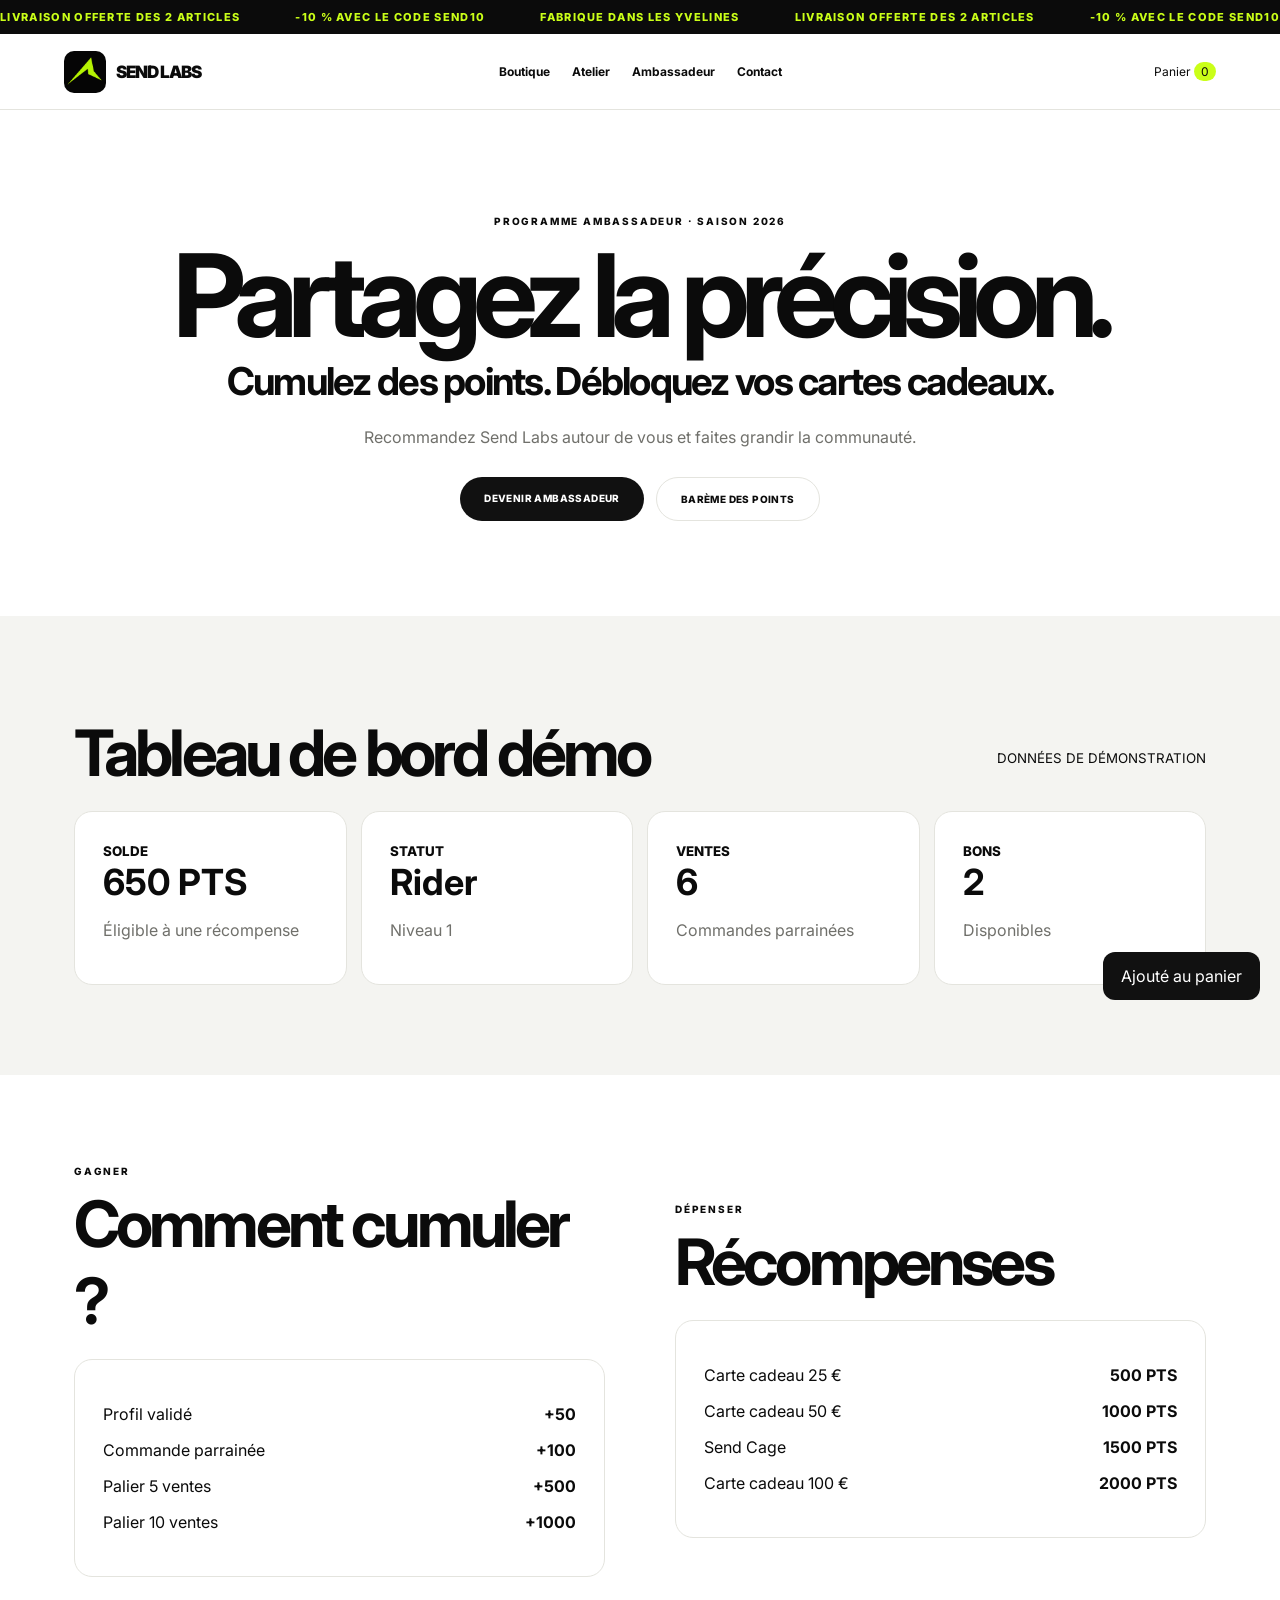
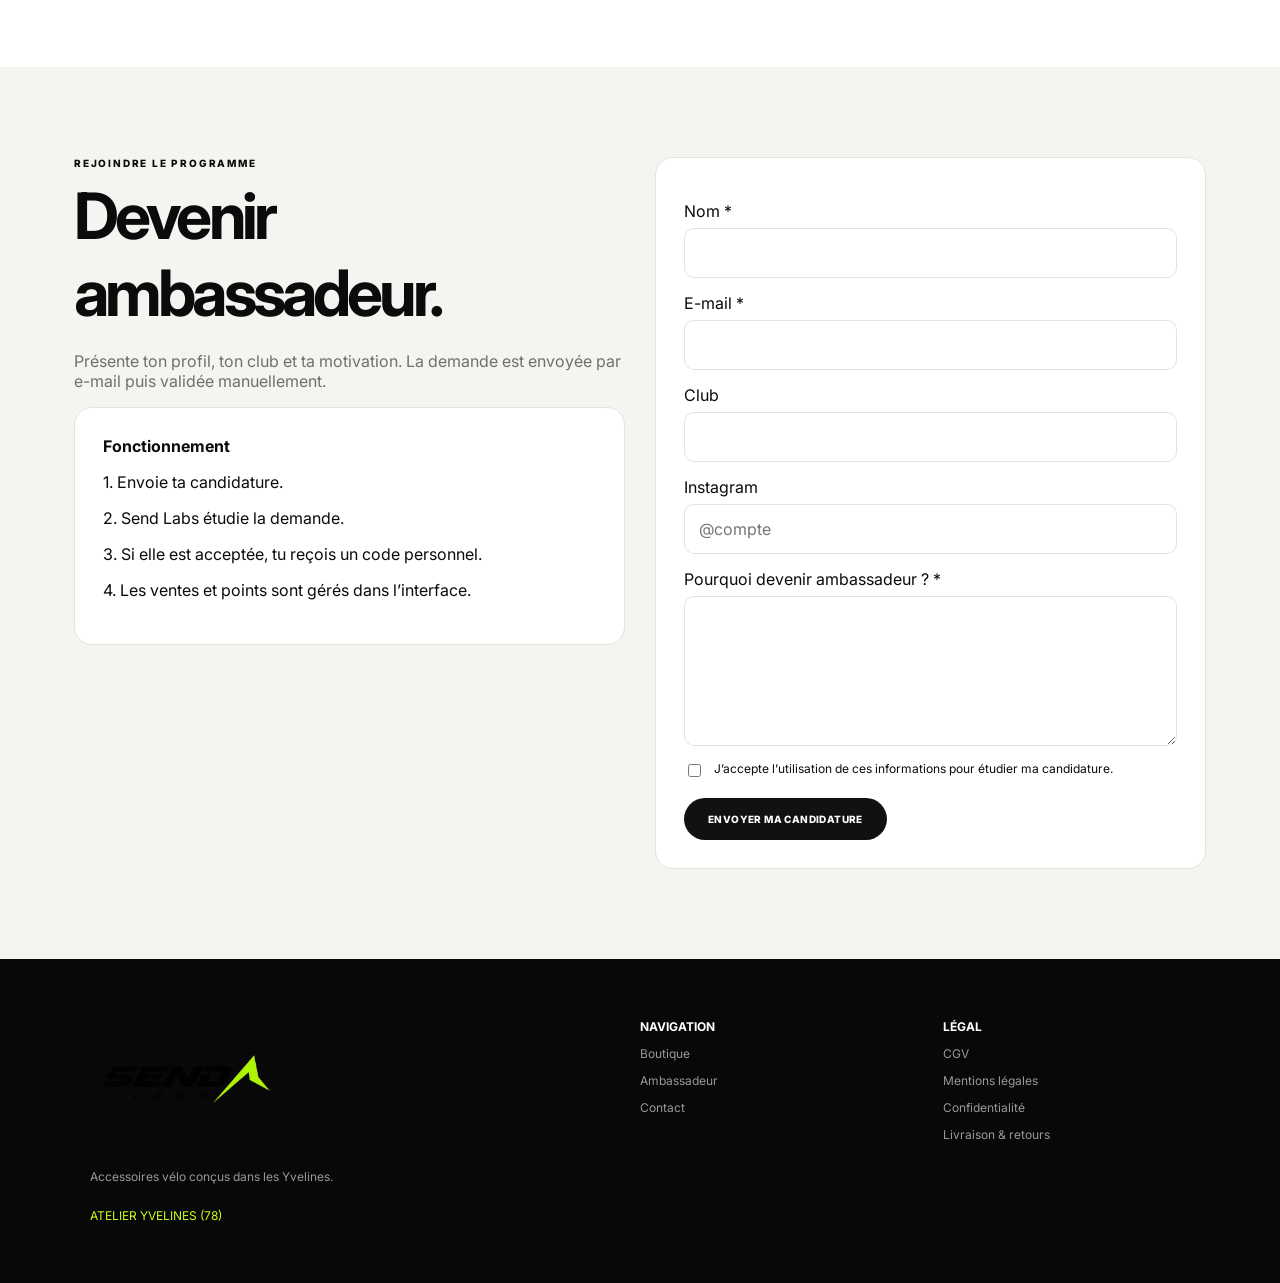
==== commit 16641bfb: "Add files via upload" ====
--- a/ambassadeur.html
+++ b/ambassadeur.html
@@ -1 +1 @@
-<!doctype html><html lang="fr"><head><meta charset="utf-8"><meta name="viewport" content="width=device-width,initial-scale=1"><title>Ambassadeur — Send Labs</title><meta name="description" content="Send Labs, accessoires vélo de précision."><link rel="stylesheet" href="/styles.css"></head><body><div class="ticker"><div class="ticker-track"><span>LIVRAISON OFFERTE DÈS 2 ARTICLES</span><span>-10 % AVEC LE CODE SEND10</span><span>FABRIQUÉ DANS LES YVELINES</span><span>LIVRAISON OFFERTE DÈS 2 ARTICLES</span><span>-10 % AVEC LE CODE SEND10</span><span>FABRIQUÉ DANS LES YVELINES</span></div></div><header><a class="logo" href="/index.html" aria-label="Send Labs"><span class="logo-box"><img src="/assets/logo/send-labs-symbol.png" alt=""></span><span class="logo-name">SEND LABS</span></a><nav class="nav"><a href="/boutique.html">Boutique</a><a href="/index.html#atelier">Atelier</a><a href="/ambassadeur.html">Ambassadeur</a><a href="/contact.html">Contact</a></nav><div class="tools"><a href="/cart.html">Panier <span class="badge cart-count">0</span></a></div></header><main><section class="hero"><div class="eyebrow">PROGRAMME AMBASSADEUR · SAISON 2026</div><h1>Partagez la précision.</h1><h2>Cumulez des points. Débloquez vos cartes cadeaux.</h2><p>Recommandez Send Labs autour de vous et faites grandir la communauté.</p><div class="actions"><a class="button dark" href="#dashboard">TABLEAU DE BORD DÉMO</a><a class="button light" href="#bareme">BARÈME DES POINTS</a></div></section><section class="section grey" id="dashboard"><div class="wrap"><div class="row"><h2>Tableau de bord démo</h2><small>DONNÉES DE DÉMONSTRATION</small></div><div class="cards"><div class="panel stat"><small>SOLDE</small><b>650 PTS</b><p class="muted">Éligible à une récompense</p></div><div class="panel stat"><small>STATUT</small><b>Rider</b><p class="muted">Niveau 1</p></div><div class="panel stat"><small>VENTES</small><b>6</b><p class="muted">Commandes parrainées</p></div><div class="panel stat"><small>BONS</small><b>2</b><p class="muted">Disponibles</p></div></div></div></section><section class="section" id="bareme"><div class="wrap split"><div><div class="eyebrow">GAGNER</div><h2>Comment cumuler ?</h2><div class="panel"><p class="row"><span>Profil validé</span><b>+50</b></p><p class="row"><span>Commande parrainée</span><b>+100</b></p><p class="row"><span>Palier 5 ventes</span><b>+500</b></p><p class="row"><span>Palier 10 ventes</span><b>+1000</b></p></div></div><div><div class="eyebrow">DÉPENSER</div><h2>Récompenses</h2><div class="panel"><p class="row"><span>Carte cadeau 25 €</span><b>500 PTS</b></p><p class="row"><span>Carte cadeau 50 €</span><b>1000 PTS</b></p><p class="row"><span>Send Cage</span><b>1500 PTS</b></p><p class="row"><span>Carte cadeau 100 €</span><b>2000 PTS</b></p></div></div></div></section></main><footer><div><img class="footer-logo" src="/assets/logo/send-labs-full.png" alt="Send Labs"><p>Accessoires vélo conçus dans les Yvelines.</p><em>ATELIER YVELINES (78)</em></div><div><b>NAVIGATION</b><a href="/boutique.html">Boutique</a><a href="/ambassadeur.html">Ambassadeur</a><a href="/contact.html">Contact</a></div><div><b>LÉGAL</b><a href="/cgv.html">CGV</a><a href="/mentions-legales.html">Mentions légales</a><a href="/confidentialite.html">Confidentialité</a><a href="/livraison-retours.html">Livraison & retours</a></div></footer><div class="toast" id="toast">Ajouté au panier</div><script src="/app.js"></script></body></html>+<!doctype html><html lang="fr"><head><meta charset="utf-8"><meta name="viewport" content="width=device-width,initial-scale=1"><title>Ambassadeur — Send Labs</title><meta name="description" content="Send Labs, accessoires vélo de précision."><link rel="stylesheet" href="/styles.css"></head><body><div class="ticker"><div class="ticker-track"><span>LIVRAISON OFFERTE DÈS 2 ARTICLES</span><span>-10 % AVEC LE CODE SEND10</span><span>FABRIQUÉ DANS LES YVELINES</span><span>LIVRAISON OFFERTE DÈS 2 ARTICLES</span><span>-10 % AVEC LE CODE SEND10</span><span>FABRIQUÉ DANS LES YVELINES</span></div></div><header><a class="logo" href="/index.html" aria-label="Send Labs"><span class="logo-box"><img src="/assets/logo/send-labs-symbol.png" alt=""></span><span class="logo-name">SEND LABS</span></a><nav class="nav"><a href="/boutique.html">Boutique</a><a href="/index.html#atelier">Atelier</a><a href="/ambassadeur.html">Ambassadeur</a><a href="/contact.html">Contact</a></nav><div class="tools"><a href="/cart.html">Panier <span class="badge cart-count">0</span></a></div></header><main><section class="hero"><div class="eyebrow">PROGRAMME AMBASSADEUR · SAISON 2026</div><h1>Partagez la précision.</h1><h2>Cumulez des points. Débloquez vos cartes cadeaux.</h2><p>Recommandez Send Labs autour de vous et faites grandir la communauté.</p><div class="actions"><a class="button dark" href="#candidature">DEVENIR AMBASSADEUR</a><a class="button light" href="#bareme">BARÈME DES POINTS</a></div></section><section class="section grey" id="dashboard"><div class="wrap"><div class="row"><h2>Tableau de bord démo</h2><small>DONNÉES DE DÉMONSTRATION</small></div><div class="cards"><div class="panel stat"><small>SOLDE</small><b>650 PTS</b><p class="muted">Éligible à une récompense</p></div><div class="panel stat"><small>STATUT</small><b>Rider</b><p class="muted">Niveau 1</p></div><div class="panel stat"><small>VENTES</small><b>6</b><p class="muted">Commandes parrainées</p></div><div class="panel stat"><small>BONS</small><b>2</b><p class="muted">Disponibles</p></div></div></div></section><section class="section" id="bareme"><div class="wrap split"><div><div class="eyebrow">GAGNER</div><h2>Comment cumuler ?</h2><div class="panel"><p class="row"><span>Profil validé</span><b>+50</b></p><p class="row"><span>Commande parrainée</span><b>+100</b></p><p class="row"><span>Palier 5 ventes</span><b>+500</b></p><p class="row"><span>Palier 10 ventes</span><b>+1000</b></p></div></div><div><div class="eyebrow">DÉPENSER</div><h2>Récompenses</h2><div class="panel"><p class="row"><span>Carte cadeau 25 €</span><b>500 PTS</b></p><p class="row"><span>Carte cadeau 50 €</span><b>1000 PTS</b></p><p class="row"><span>Send Cage</span><b>1500 PTS</b></p><p class="row"><span>Carte cadeau 100 €</span><b>2000 PTS</b></p></div></div></div></section><section class="section grey" id="candidature"><div class="wrap contact"><div><div class="eyebrow">REJOINDRE LE PROGRAMME</div><h2>Devenir ambassadeur.</h2><p class="muted">Présente ton profil, ton club et ta motivation. La demande est envoyée par e-mail puis validée manuellement.</p><div class="panel"><b>Fonctionnement</b><p>1. Envoie ta candidature.</p><p>2. Send Labs étudie la demande.</p><p>3. Si elle est acceptée, tu reçois un code personnel.</p><p>4. Les ventes et points sont gérés dans l’interface.</p></div></div><form class="panel" id="ambassador-form"><div class="field"><label>Nom *</label><input name="name" required></div><div class="field"><label>E-mail *</label><input type="email" name="email" required></div><div class="field"><label>Club</label><input name="club"></div><div class="field"><label>Instagram</label><input name="instagram" placeholder="@compte"></div><div class="field"><label>Pourquoi devenir ambassadeur ? *</label><textarea name="message" required></textarea></div><label style="display:flex;gap:10px;font-size:12px"><input type="checkbox" required> J’accepte l’utilisation de ces informations pour étudier ma candidature.</label><button class="dark" style="margin-top:18px">ENVOYER MA CANDIDATURE</button></form></div></section></main><footer><div><img class="footer-logo" src="/assets/logo/send-labs-full.png" alt="Send Labs"><p>Accessoires vélo conçus dans les Yvelines.</p><em>ATELIER YVELINES (78)</em></div><div><b>NAVIGATION</b><a href="/boutique.html">Boutique</a><a href="/ambassadeur.html">Ambassadeur</a><a href="/contact.html">Contact</a></div><div><b>LÉGAL</b><a href="/cgv.html">CGV</a><a href="/mentions-legales.html">Mentions légales</a><a href="/confidentialite.html">Confidentialité</a><a href="/livraison-retours.html">Livraison & retours</a></div></footer><div class="toast" id="toast">Ajouté au panier</div><script src="/app.js"></script></body></html>
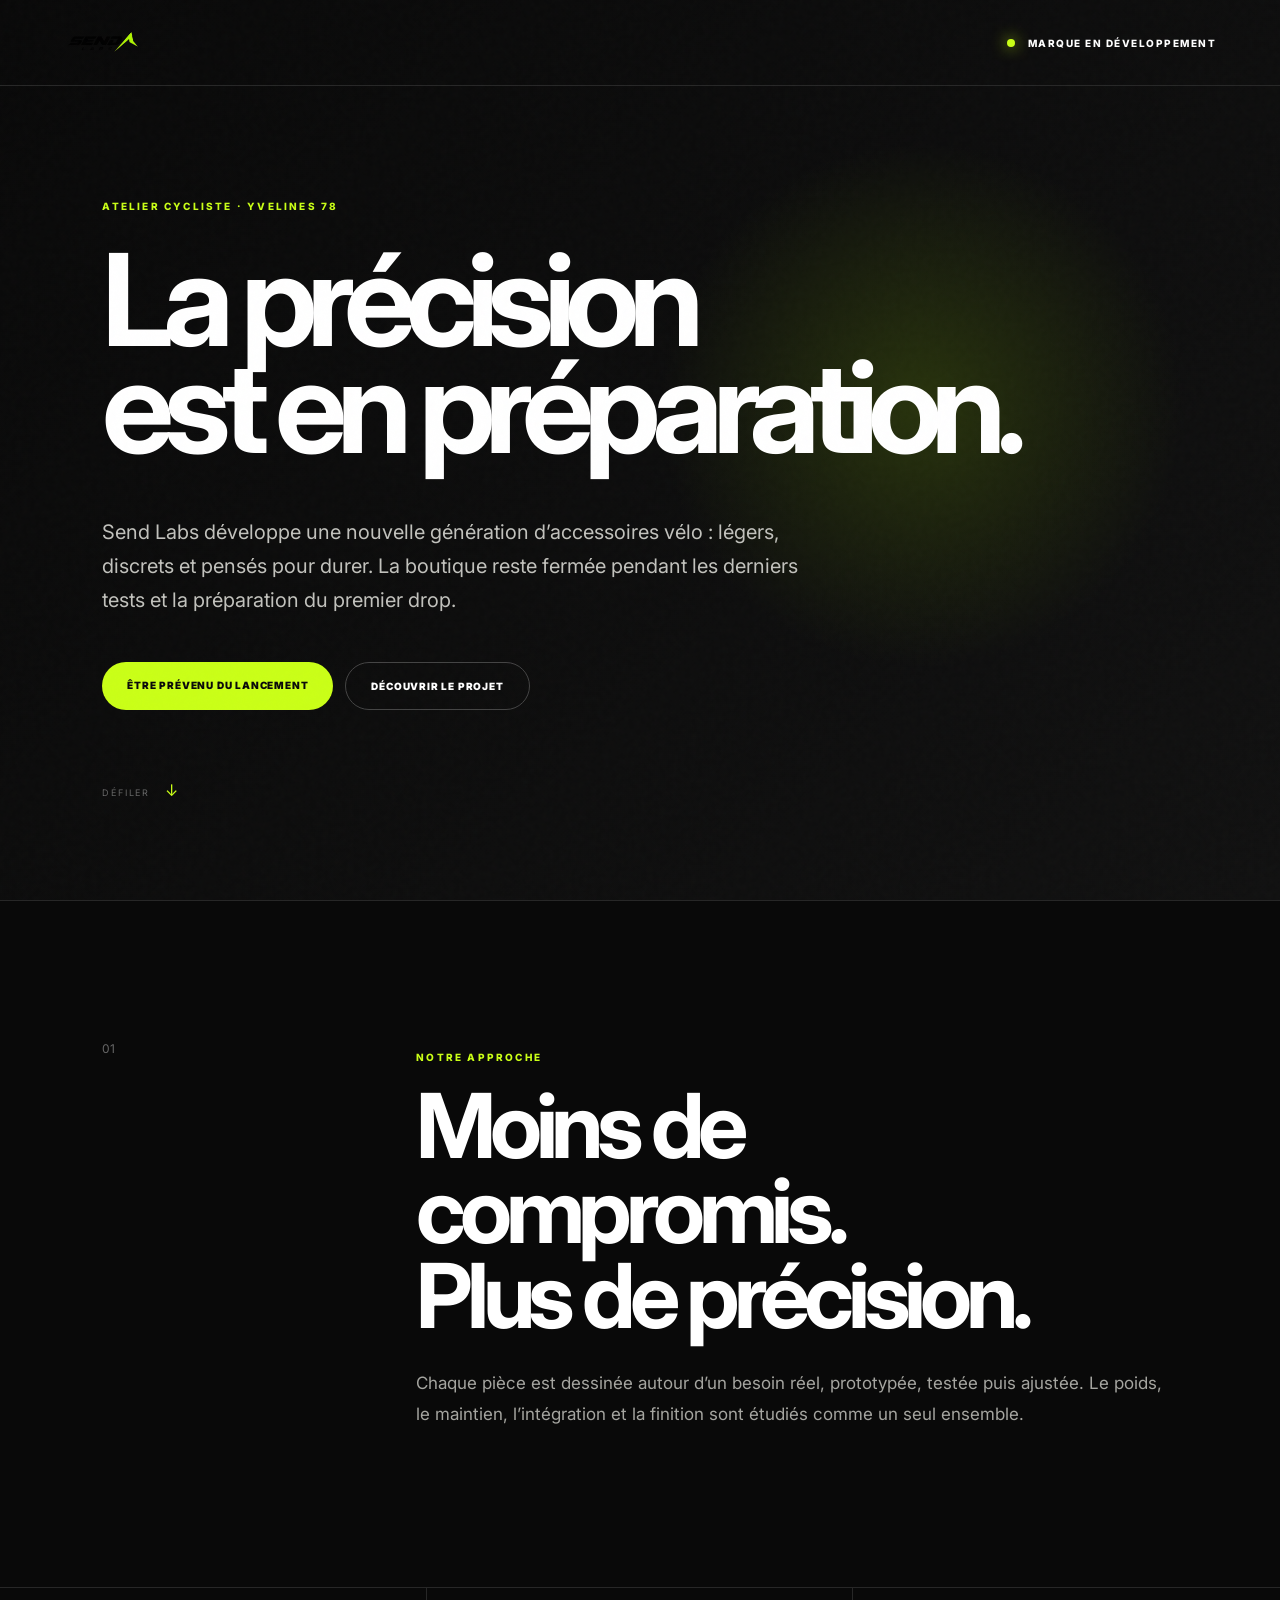
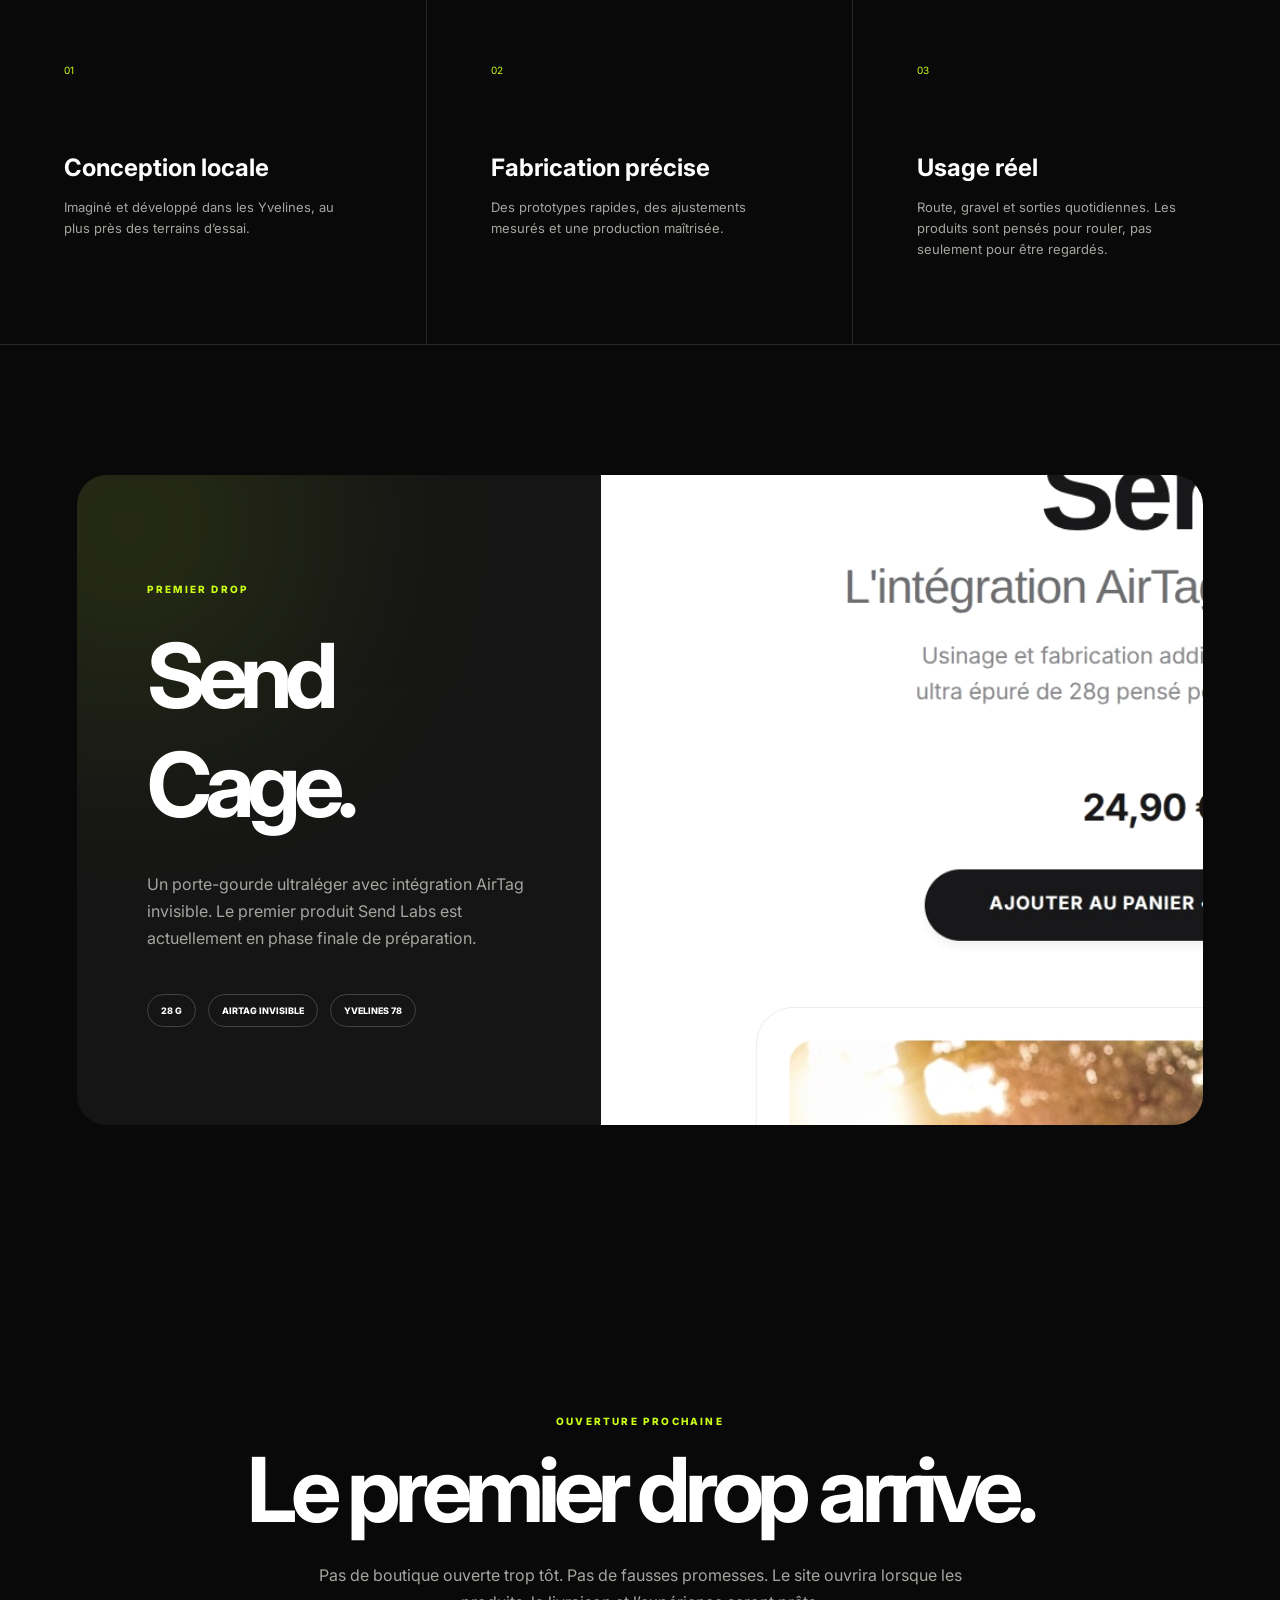
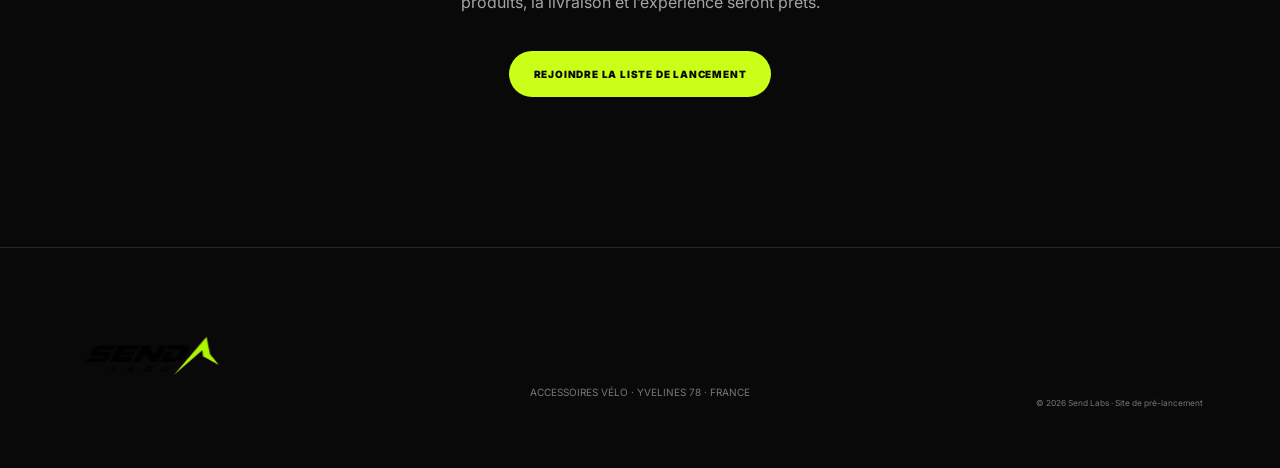
==== commit 3184badf: "Add files via upload" ====
--- a/ambassadeur.html
+++ b/ambassadeur.html
@@ -1 +1 @@
-<!doctype html><html lang="fr"><head><meta charset="utf-8"><meta name="viewport" content="width=device-width,initial-scale=1"><title>Ambassadeur — Send Labs</title><meta name="description" content="Send Labs, accessoires vélo de précision."><link rel="stylesheet" href="/styles.css"></head><body><div class="ticker"><div class="ticker-track"><span>LIVRAISON OFFERTE DÈS 2 ARTICLES</span><span>-10 % AVEC LE CODE SEND10</span><span>FABRIQUÉ DANS LES YVELINES</span><span>LIVRAISON OFFERTE DÈS 2 ARTICLES</span><span>-10 % AVEC LE CODE SEND10</span><span>FABRIQUÉ DANS LES YVELINES</span></div></div><header><a class="logo" href="/index.html" aria-label="Send Labs"><span class="logo-box"><img src="/assets/logo/send-labs-symbol.png" alt=""></span><span class="logo-name">SEND LABS</span></a><nav class="nav"><a href="/boutique.html">Boutique</a><a href="/index.html#atelier">Atelier</a><a href="/ambassadeur.html">Ambassadeur</a><a href="/contact.html">Contact</a></nav><div class="tools"><a href="/cart.html">Panier <span class="badge cart-count">0</span></a></div></header><main><section class="hero"><div class="eyebrow">PROGRAMME AMBASSADEUR · SAISON 2026</div><h1>Partagez la précision.</h1><h2>Cumulez des points. Débloquez vos cartes cadeaux.</h2><p>Recommandez Send Labs autour de vous et faites grandir la communauté.</p><div class="actions"><a class="button dark" href="#candidature">DEVENIR AMBASSADEUR</a><a class="button light" href="#bareme">BARÈME DES POINTS</a></div></section><section class="section grey" id="dashboard"><div class="wrap"><div class="row"><h2>Tableau de bord démo</h2><small>DONNÉES DE DÉMONSTRATION</small></div><div class="cards"><div class="panel stat"><small>SOLDE</small><b>650 PTS</b><p class="muted">Éligible à une récompense</p></div><div class="panel stat"><small>STATUT</small><b>Rider</b><p class="muted">Niveau 1</p></div><div class="panel stat"><small>VENTES</small><b>6</b><p class="muted">Commandes parrainées</p></div><div class="panel stat"><small>BONS</small><b>2</b><p class="muted">Disponibles</p></div></div></div></section><section class="section" id="bareme"><div class="wrap split"><div><div class="eyebrow">GAGNER</div><h2>Comment cumuler ?</h2><div class="panel"><p class="row"><span>Profil validé</span><b>+50</b></p><p class="row"><span>Commande parrainée</span><b>+100</b></p><p class="row"><span>Palier 5 ventes</span><b>+500</b></p><p class="row"><span>Palier 10 ventes</span><b>+1000</b></p></div></div><div><div class="eyebrow">DÉPENSER</div><h2>Récompenses</h2><div class="panel"><p class="row"><span>Carte cadeau 25 €</span><b>500 PTS</b></p><p class="row"><span>Carte cadeau 50 €</span><b>1000 PTS</b></p><p class="row"><span>Send Cage</span><b>1500 PTS</b></p><p class="row"><span>Carte cadeau 100 €</span><b>2000 PTS</b></p></div></div></div></section><section class="section grey" id="candidature"><div class="wrap contact"><div><div class="eyebrow">REJOINDRE LE PROGRAMME</div><h2>Devenir ambassadeur.</h2><p class="muted">Présente ton profil, ton club et ta motivation. La demande est envoyée par e-mail puis validée manuellement.</p><div class="panel"><b>Fonctionnement</b><p>1. Envoie ta candidature.</p><p>2. Send Labs étudie la demande.</p><p>3. Si elle est acceptée, tu reçois un code personnel.</p><p>4. Les ventes et points sont gérés dans l’interface.</p></div></div><form class="panel" id="ambassador-form"><div class="field"><label>Nom *</label><input name="name" required></div><div class="field"><label>E-mail *</label><input type="email" name="email" required></div><div class="field"><label>Club</label><input name="club"></div><div class="field"><label>Instagram</label><input name="instagram" placeholder="@compte"></div><div class="field"><label>Pourquoi devenir ambassadeur ? *</label><textarea name="message" required></textarea></div><label style="display:flex;gap:10px;font-size:12px"><input type="checkbox" required> J’accepte l’utilisation de ces informations pour étudier ma candidature.</label><button class="dark" style="margin-top:18px">ENVOYER MA CANDIDATURE</button></form></div></section></main><footer><div><img class="footer-logo" src="/assets/logo/send-labs-full.png" alt="Send Labs"><p>Accessoires vélo conçus dans les Yvelines.</p><em>ATELIER YVELINES (78)</em></div><div><b>NAVIGATION</b><a href="/boutique.html">Boutique</a><a href="/ambassadeur.html">Ambassadeur</a><a href="/contact.html">Contact</a></div><div><b>LÉGAL</b><a href="/cgv.html">CGV</a><a href="/mentions-legales.html">Mentions légales</a><a href="/confidentialite.html">Confidentialité</a><a href="/livraison-retours.html">Livraison & retours</a></div></footer><div class="toast" id="toast">Ajouté au panier</div><script src="/app.js"></script></body></html>+<!doctype html><html lang="fr"><head><meta charset="utf-8"><meta name="robots" content="noindex"><meta http-equiv="refresh" content="0;url=/"><title>Send Labs</title></head><body><script>location.replace('/')</script></body></html>
